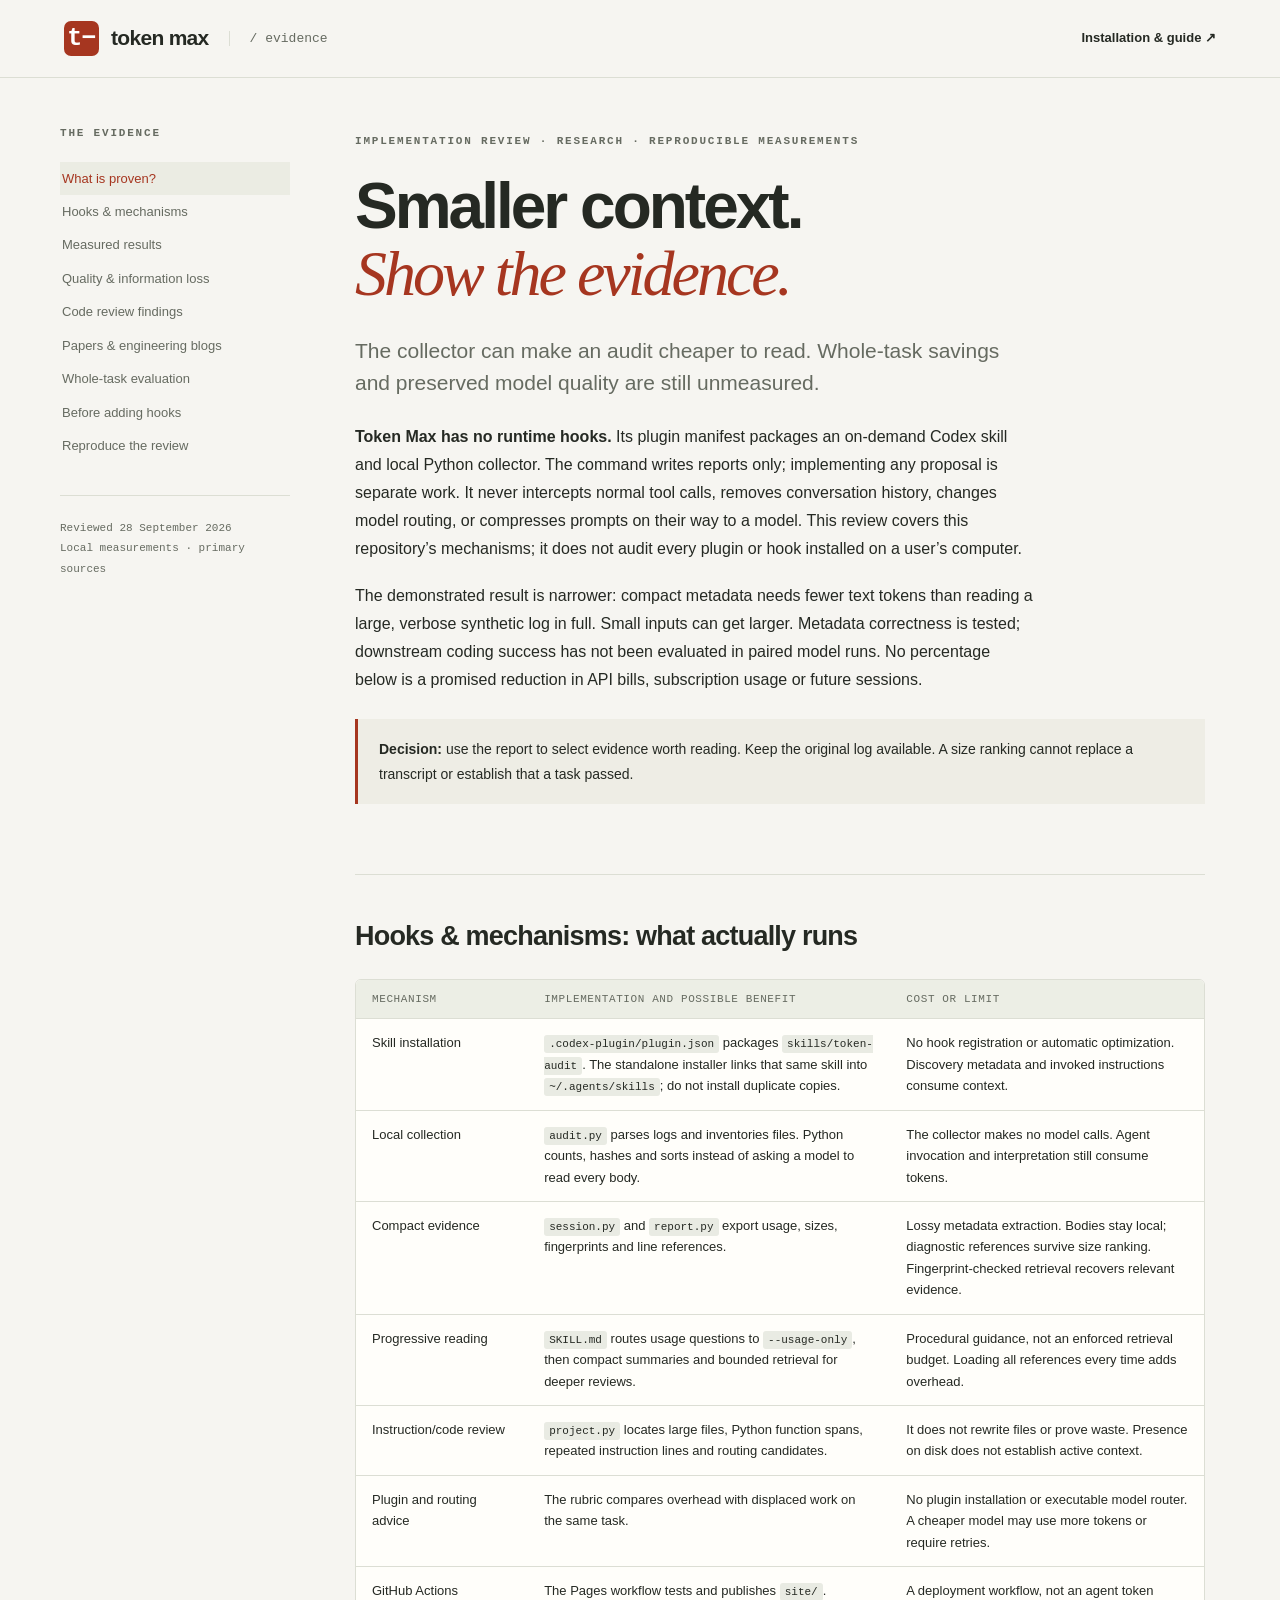
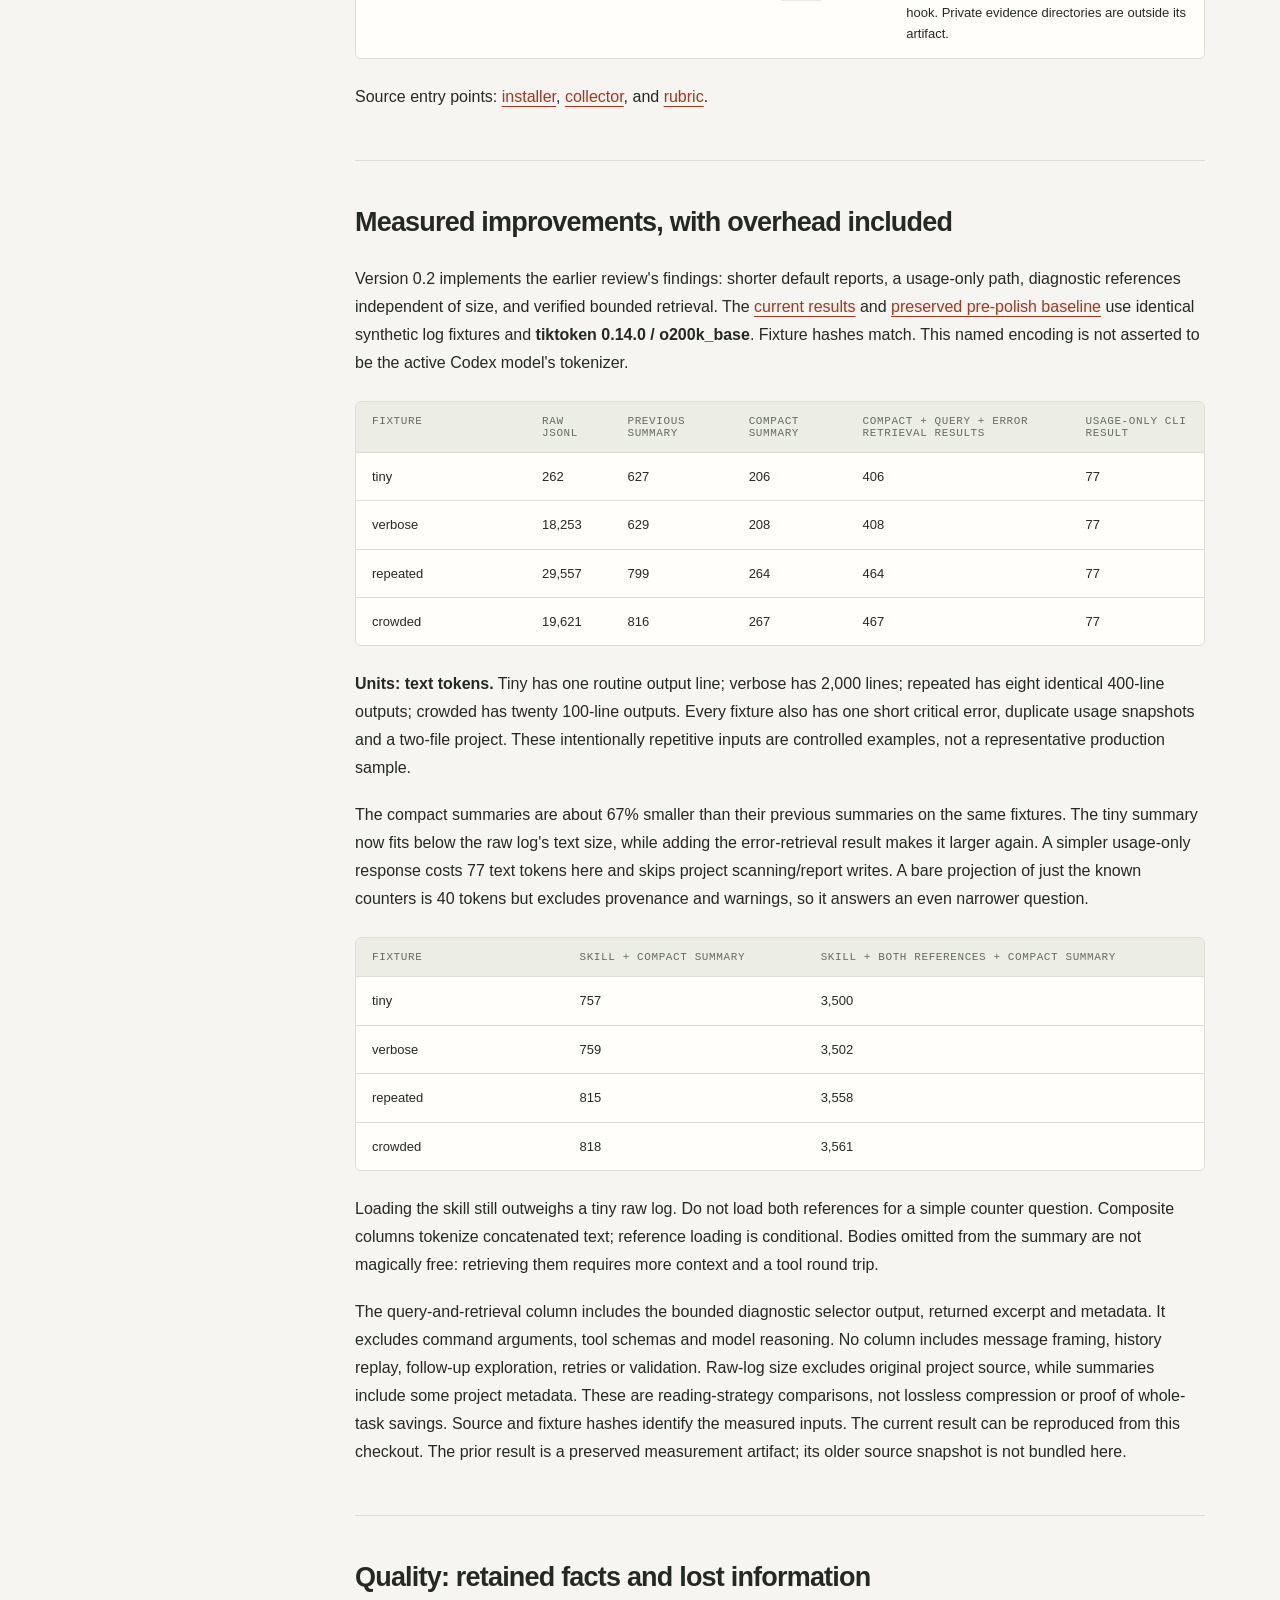
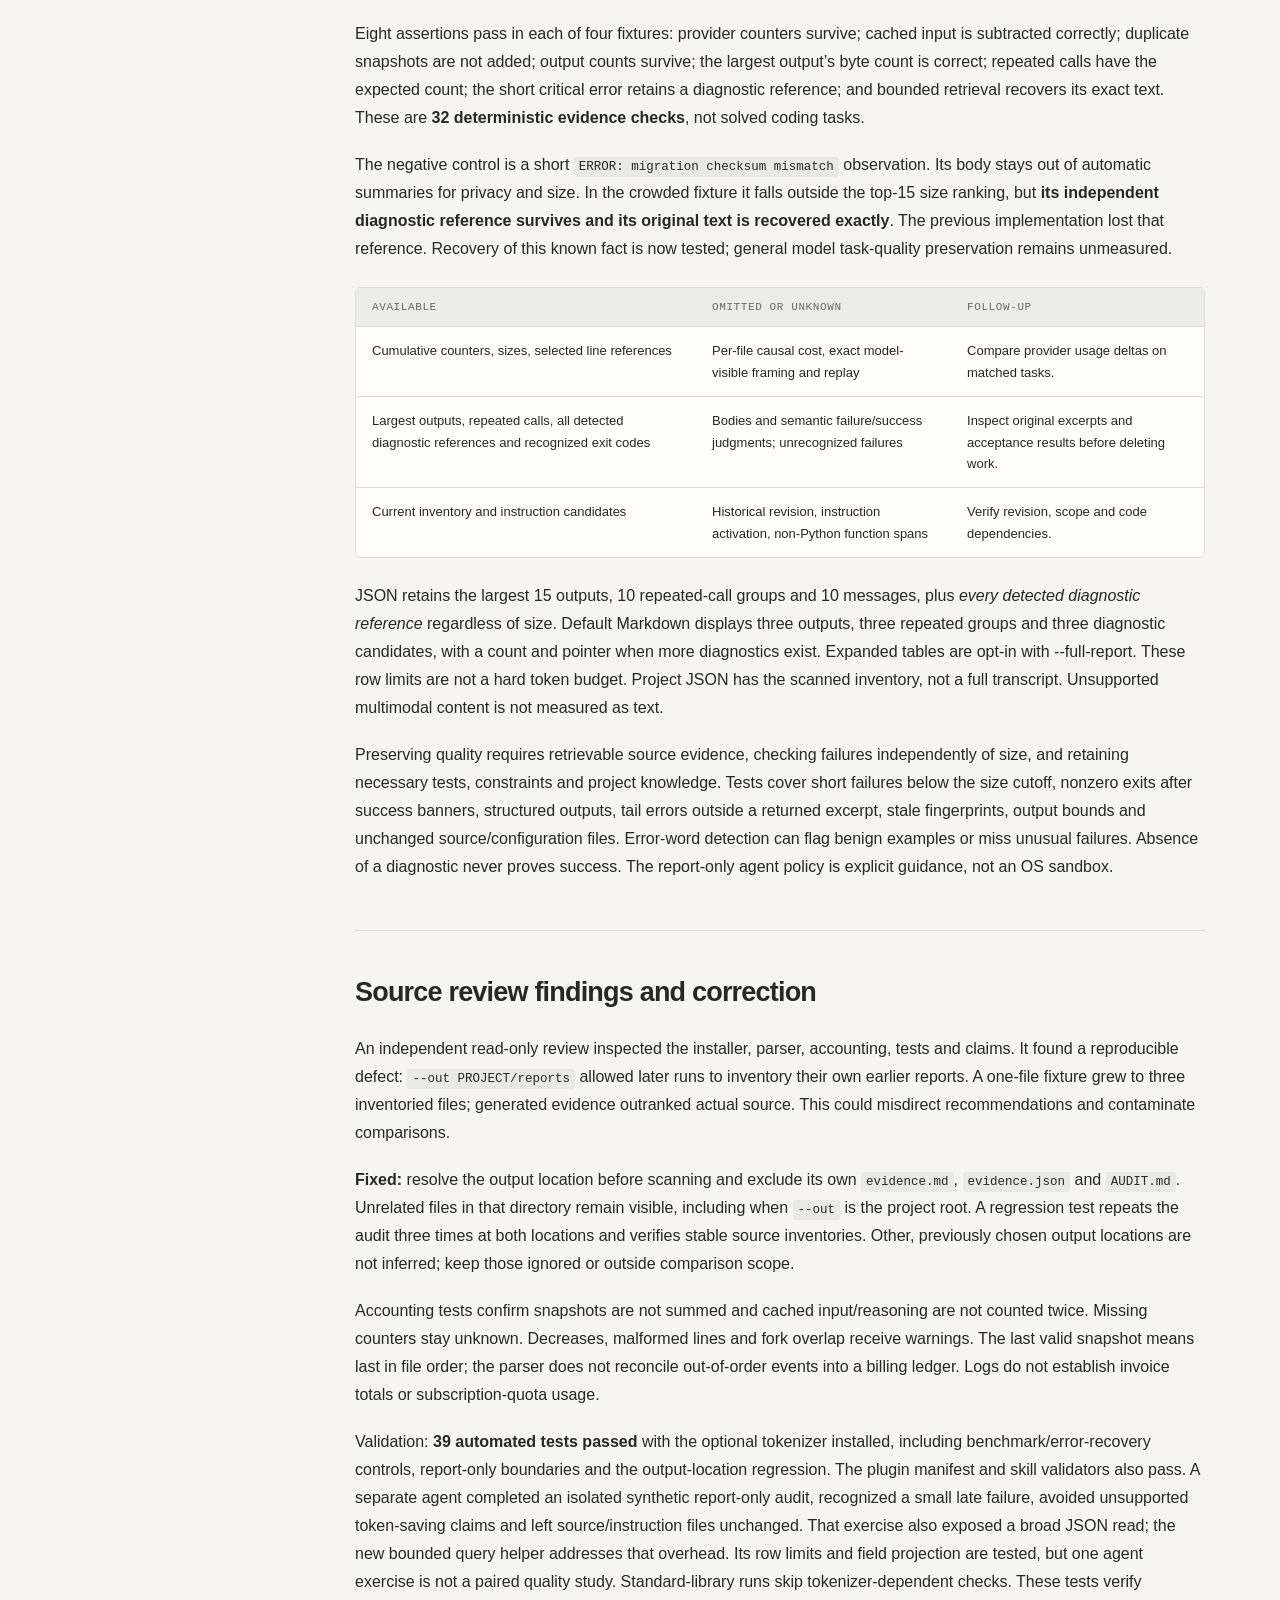
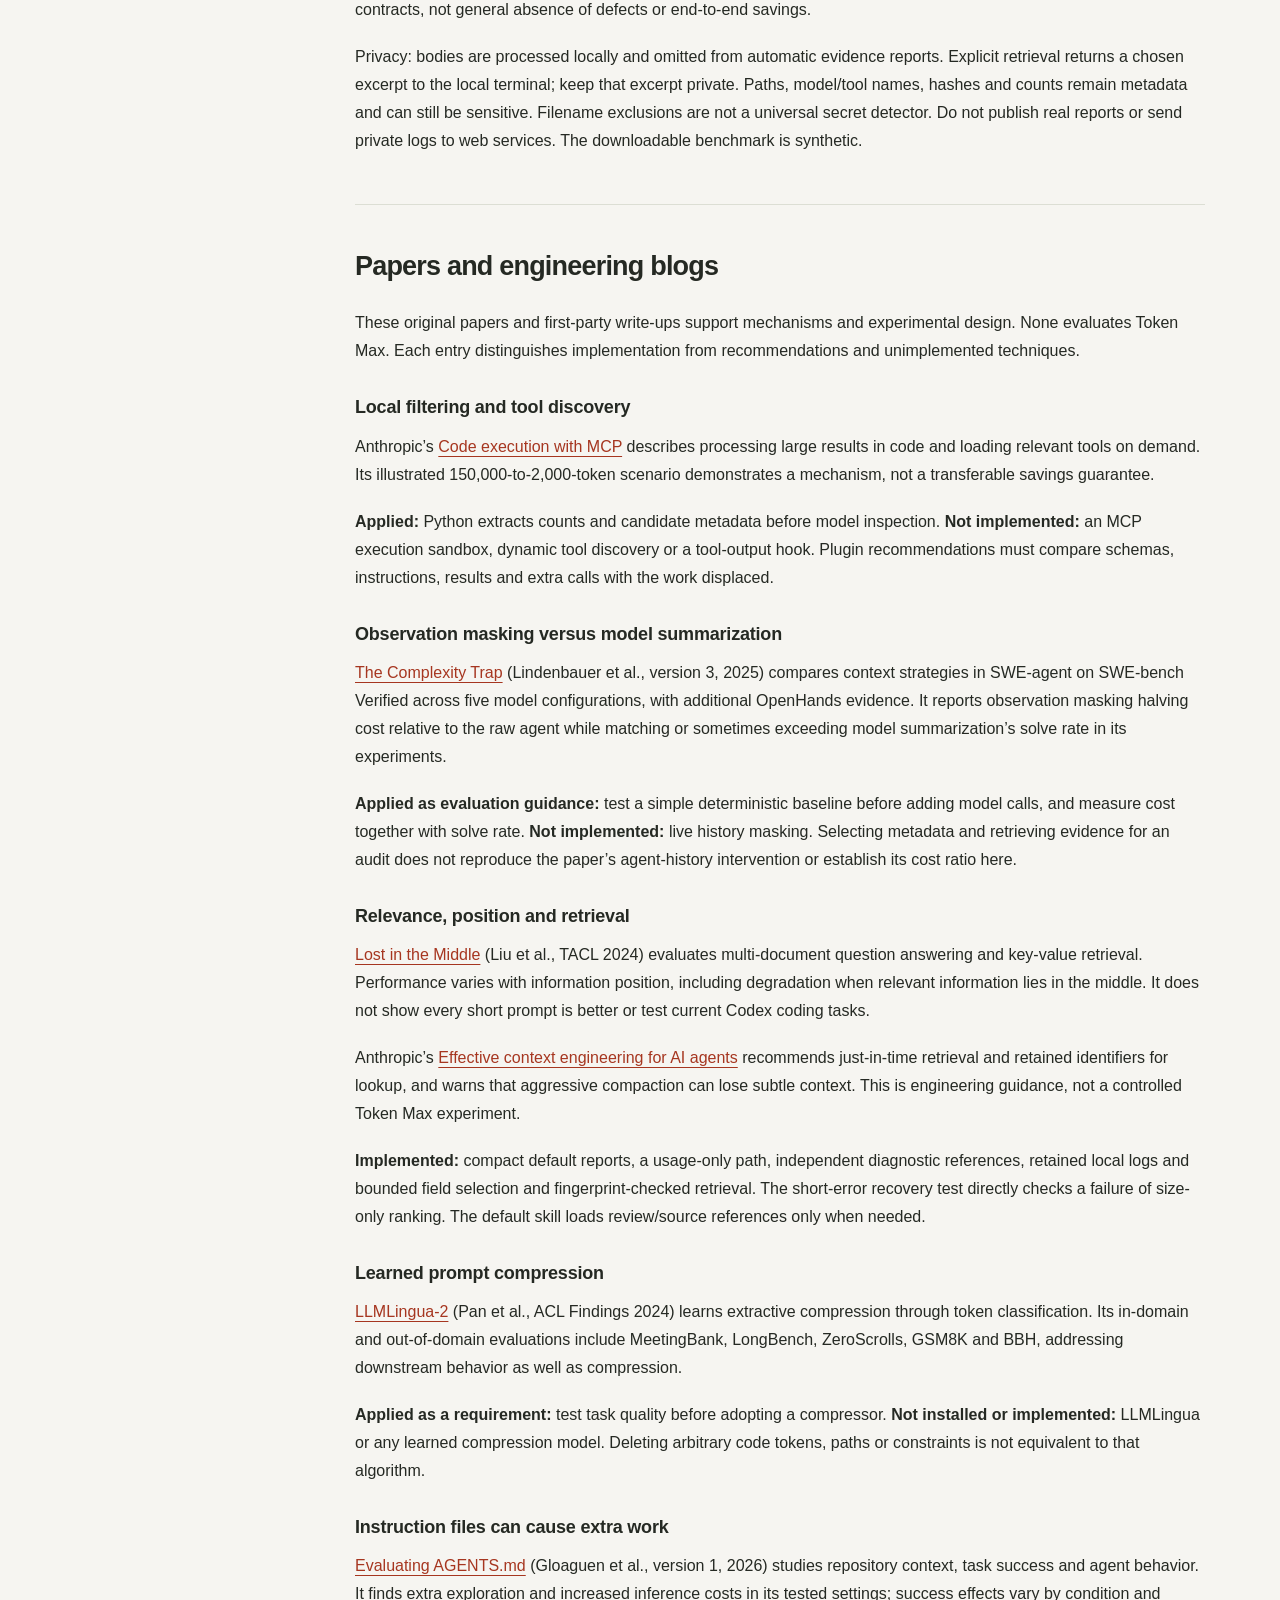
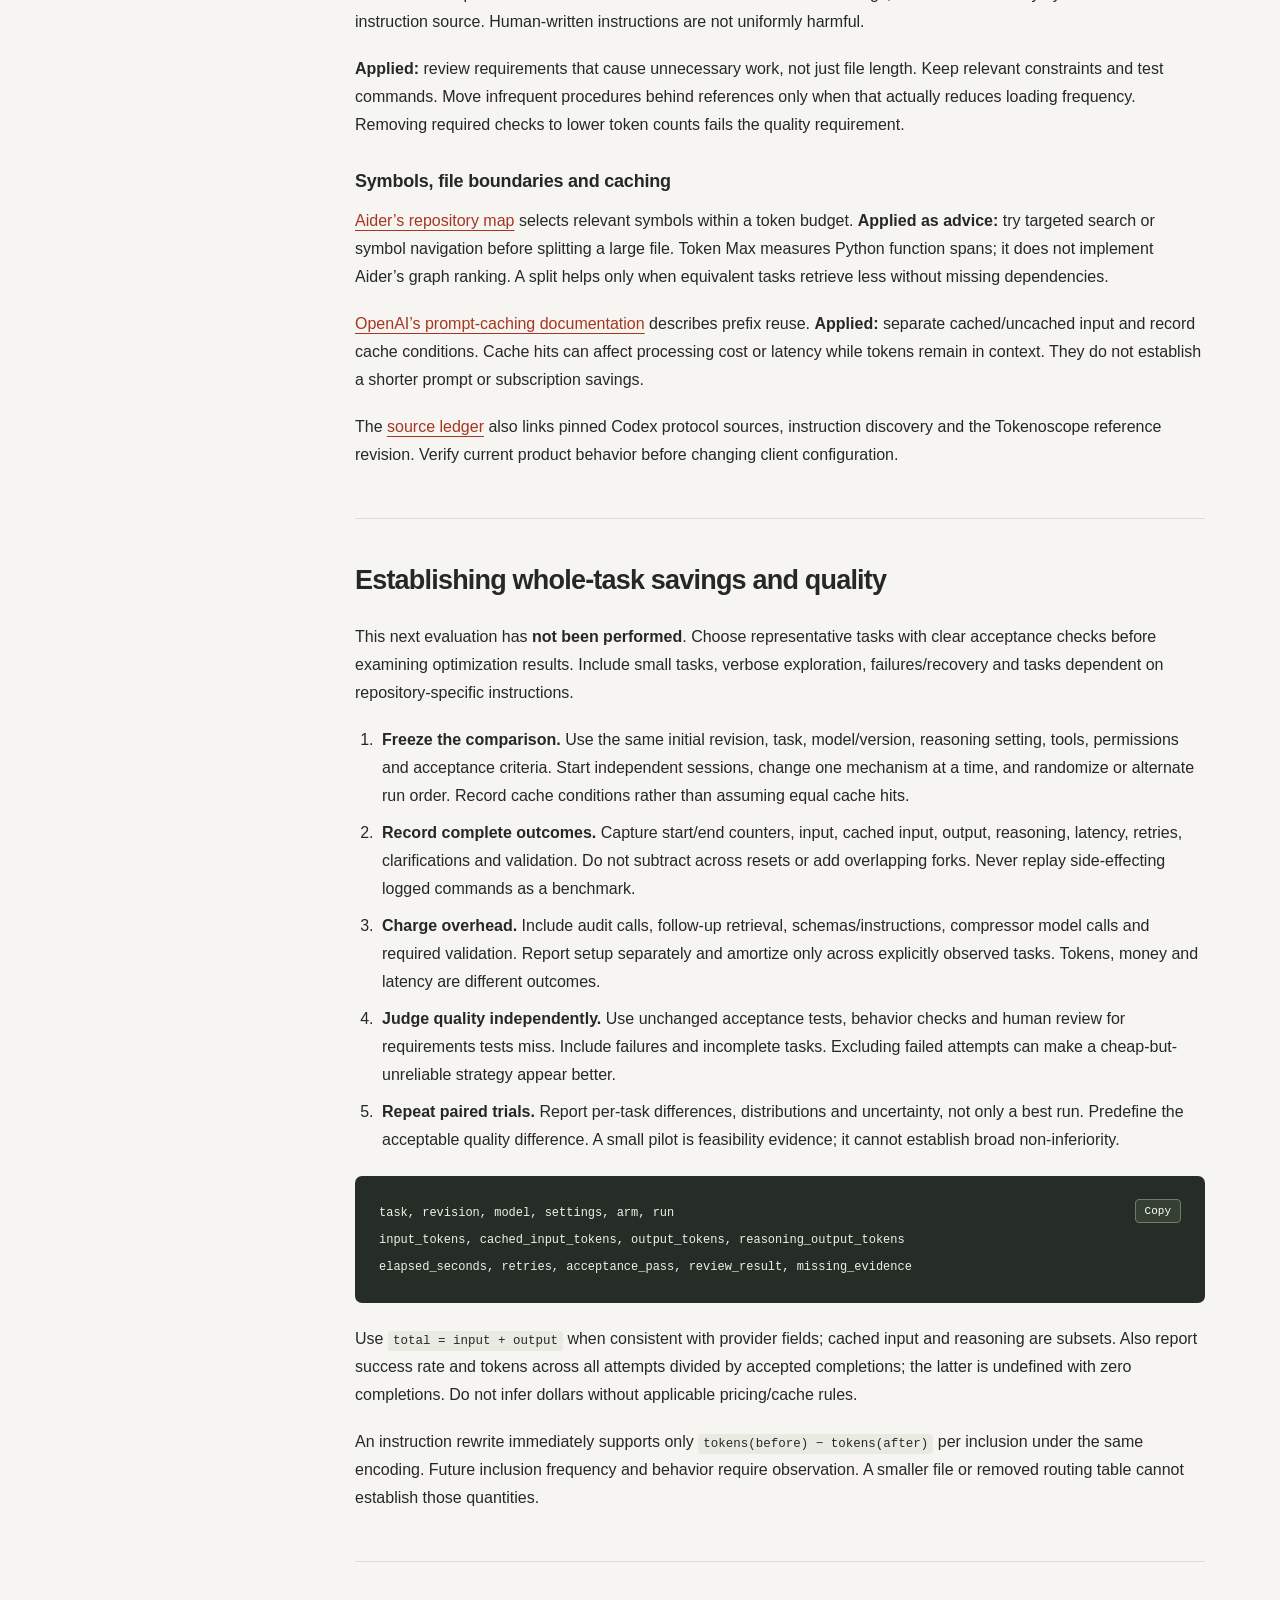
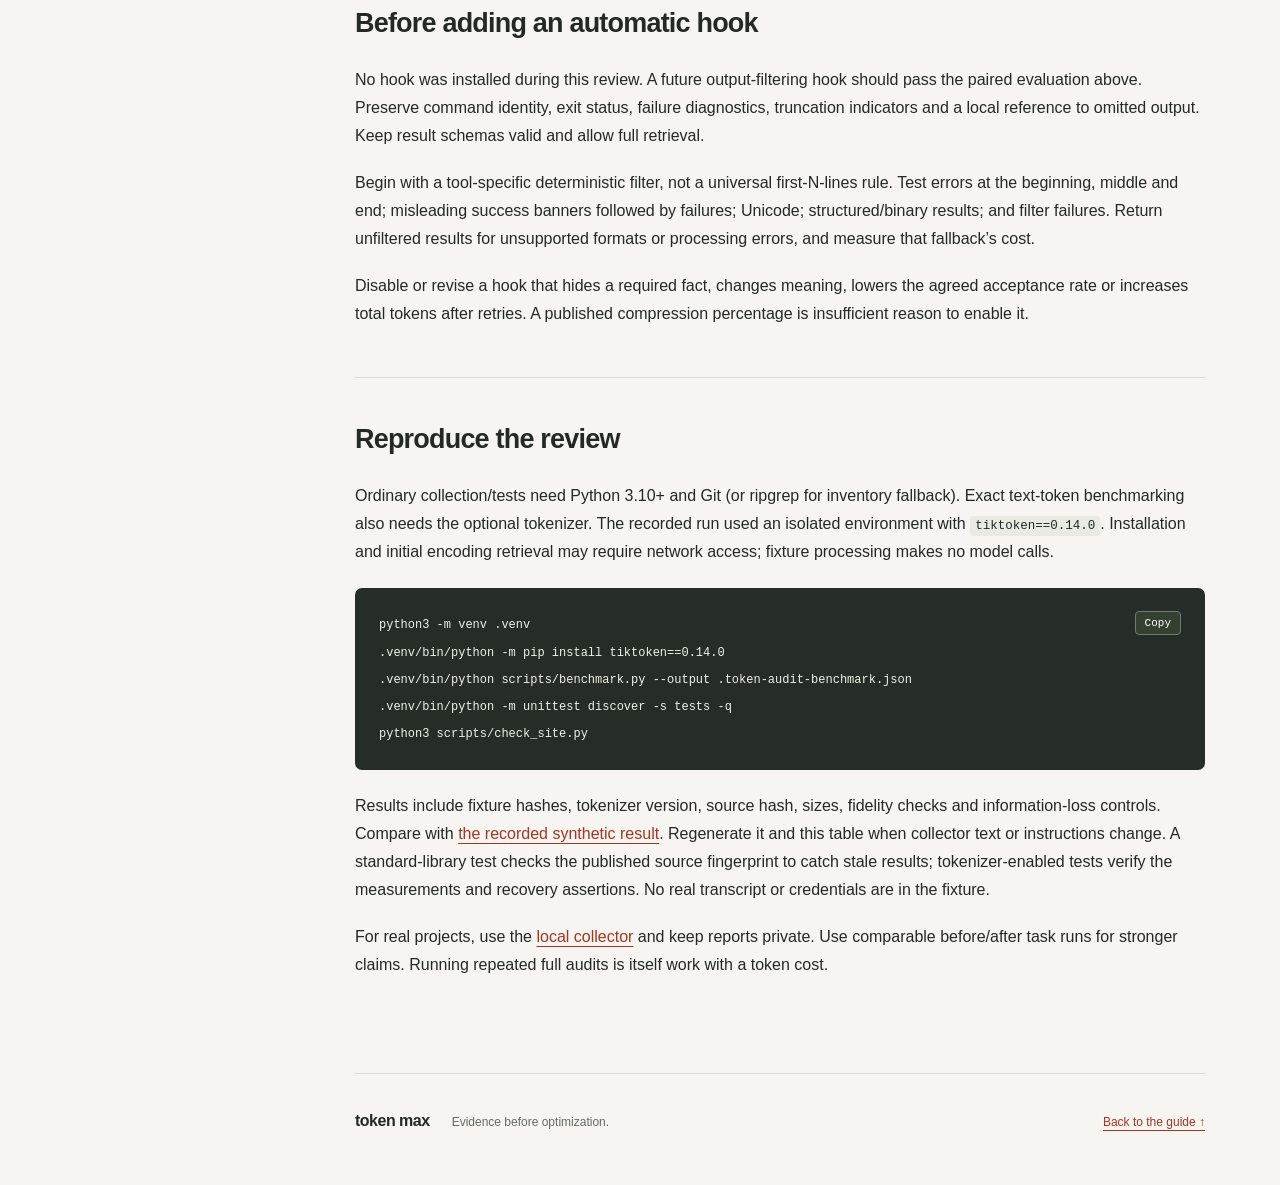
==== site/review.html @ 2a7cdffa "Publish evidence-based Token Max audit plugin and documentation" ====
<!doctype html>
<html lang="en"><head>
<meta charset="utf-8"><meta name="viewport" content="width=device-width, initial-scale=1">
<title>Token Max — Token reduction review &amp; research</title>
<meta name="description" content="A source review, reproducible token benchmark, quality limitations, and linked research behind Token Max.">
<link rel="canonical" href="https://token-max.swacktech.com/review.html">
<link rel="icon" href="favicon.svg" type="image/svg+xml"><link rel="stylesheet" href="styles.css">
<script src="site.js" defer></script>
</head><body>
<a class="skip-link" href="#main">Skip to review</a>
<header class="masthead"><a class="brand" href="index.html"><span class="mark" aria-hidden="true">t−</span>token max<small>/ evidence</small></a><a class="repository" href="index.html">Installation &amp; guide ↗</a></header>
<div class="layout"><aside class="sidebar"><nav aria-label="Review sections"><p class="nav-label">The evidence</p>
<a href="#verdict">What is proven?</a><a href="#mechanisms">Hooks &amp; mechanisms</a><a href="#benchmark">Measured results</a><a href="#quality">Quality &amp; information loss</a><a href="#findings">Code review findings</a><a href="#research">Papers &amp; engineering blogs</a><a href="#experiment">Whole-task evaluation</a><a href="#future-hooks">Before adding hooks</a><a href="#reproduce">Reproduce the review</a></nav>
<div class="sidebar-note">Reviewed 28 September 2026<br>Local measurements · primary sources</div></aside>
<main id="main">
<section class="intro" id="verdict"><p class="eyebrow">IMPLEMENTATION REVIEW · RESEARCH · REPRODUCIBLE MEASUREMENTS</p>
<h1>Smaller context.<br><em>Show the evidence.</em></h1>
<p class="lede">The collector can make an audit cheaper to read. Whole-task savings and preserved model quality are still unmeasured.</p>
<p><strong>Token Max has no runtime hooks.</strong> Its plugin manifest packages an on-demand Codex skill and local Python collector. The command writes reports only; implementing any proposal is separate work. It never intercepts normal tool calls, removes conversation history, changes model routing, or compresses prompts on their way to a model. This review covers this repository’s mechanisms; it does not audit every plugin or hook installed on a user’s computer.</p>
<p>The demonstrated result is narrower: compact metadata needs fewer text tokens than reading a large, verbose synthetic log in full. Small inputs can get larger. Metadata correctness is tested; downstream coding success has not been evaluated in paired model runs. No percentage below is a promised reduction in API bills, subscription usage or future sessions.</p>
<div class="callout"><strong>Decision:</strong> use the report to select evidence worth reading. Keep the original log available. A size ranking cannot replace a transcript or establish that a task passed.</div>
</section>

<section id="mechanisms"><h2>Hooks &amp; mechanisms: what actually runs</h2>
<div class="table-scroll"><table><thead><tr><th>Mechanism</th><th>Implementation and possible benefit</th><th>Cost or limit</th></tr></thead><tbody>
<tr><td>Skill installation</td><td><code>.codex-plugin/plugin.json</code> packages <code>skills/token-audit</code>. The standalone installer links that same skill into <code>~/.agents/skills</code>; do not install duplicate copies.</td><td>No hook registration or automatic optimization. Discovery metadata and invoked instructions consume context.</td></tr>
<tr><td>Local collection</td><td><code>audit.py</code> parses logs and inventories files. Python counts, hashes and sorts instead of asking a model to read every body.</td><td>The collector makes no model calls. Agent invocation and interpretation still consume tokens.</td></tr>
<tr><td>Compact evidence</td><td><code>session.py</code> and <code>report.py</code> export usage, sizes, fingerprints and line references.</td><td>Lossy metadata extraction. Bodies stay local; diagnostic references survive size ranking. Fingerprint-checked retrieval recovers relevant evidence.</td></tr>
<tr><td>Progressive reading</td><td><code>SKILL.md</code> routes usage questions to <code>--usage-only</code>, then compact summaries and bounded retrieval for deeper reviews.</td><td>Procedural guidance, not an enforced retrieval budget. Loading all references every time adds overhead.</td></tr>
<tr><td>Instruction/code review</td><td><code>project.py</code> locates large files, Python function spans, repeated instruction lines and routing candidates.</td><td>It does not rewrite files or prove waste. Presence on disk does not establish active context.</td></tr>
<tr><td>Plugin and routing advice</td><td>The rubric compares overhead with displaced work on the same task.</td><td>No plugin installation or executable model router. A cheaper model may use more tokens or require retries.</td></tr>
<tr><td>GitHub Actions</td><td>The Pages workflow tests and publishes <code>site/</code>.</td><td>A deployment workflow, not an agent token hook. Private evidence directories are outside its artifact.</td></tr>
</tbody></table></div>
<p>Source entry points: <a href="https://github.com/swack-tools/token-max-ai-plugin/blob/main/scripts/install.py">installer</a>, <a href="https://github.com/swack-tools/token-max-ai-plugin/tree/main/skills/token-audit/scripts">collector</a>, and <a href="https://github.com/swack-tools/token-max-ai-plugin/blob/main/skills/token-audit/references/review.md">rubric</a>. </p>
</section>

<section id="benchmark"><h2>Measured improvements, with overhead included</h2>
<p>Version 0.2 implements the earlier review's findings: shorter default reports, a usage-only path, diagnostic references independent of size, and verified bounded retrieval. The <a href="benchmark.txt">current results</a> and <a href="benchmark-v1.txt">preserved pre-polish baseline</a> use identical synthetic log fixtures and <strong>tiktoken 0.14.0 / o200k_base</strong>. Fixture hashes match. This named encoding is not asserted to be the active Codex model's tokenizer.</p>
<div class="table-scroll"><table><thead><tr><th>Fixture</th><th>Raw JSONL</th><th>Previous summary</th><th>Compact summary</th><th>Compact + query + error retrieval results</th><th>Usage-only CLI result</th></tr></thead><tbody><tr><td>tiny</td><td>262</td><td>627</td><td>206</td><td>406</td><td>77</td></tr><tr><td>verbose</td><td>18,253</td><td>629</td><td>208</td><td>408</td><td>77</td></tr><tr><td>repeated</td><td>29,557</td><td>799</td><td>264</td><td>464</td><td>77</td></tr><tr><td>crowded</td><td>19,621</td><td>816</td><td>267</td><td>467</td><td>77</td></tr></tbody></table></div>
<p><strong>Units: text tokens.</strong> Tiny has one routine output line; verbose has 2,000 lines; repeated has eight identical 400-line outputs; crowded has twenty 100-line outputs. Every fixture also has one short critical error, duplicate usage snapshots and a two-file project. These intentionally repetitive inputs are controlled examples, not a representative production sample.</p>
<p>The compact summaries are about 67% smaller than their previous summaries on the same fixtures. The tiny summary now fits below the raw log's text size, while adding the error-retrieval result makes it larger again. A simpler usage-only response costs 77 text tokens here and skips project scanning/report writes. A bare projection of just the known counters is 40 tokens but excludes provenance and warnings, so it answers an even narrower question.</p>
<div class="table-scroll"><table><thead><tr><th>Fixture</th><th>Skill + compact summary</th><th>Skill + both references + compact summary</th></tr></thead><tbody><tr><td>tiny</td><td>757</td><td>3,500</td></tr><tr><td>verbose</td><td>759</td><td>3,502</td></tr><tr><td>repeated</td><td>815</td><td>3,558</td></tr><tr><td>crowded</td><td>818</td><td>3,561</td></tr></tbody></table></div>
<p>Loading the skill still outweighs a tiny raw log. Do not load both references for a simple counter question. Composite columns tokenize concatenated text; reference loading is conditional. Bodies omitted from the summary are not magically free: retrieving them requires more context and a tool round trip.</p>
<p>The query-and-retrieval column includes the bounded diagnostic selector output, returned excerpt and metadata. It excludes command arguments, tool schemas and model reasoning. No column includes message framing, history replay, follow-up exploration, retries or validation. Raw-log size excludes original project source, while summaries include some project metadata. These are reading-strategy comparisons, not lossless compression or proof of whole-task savings. Source and fixture hashes identify the measured inputs. The current result can be reproduced from this checkout. The prior result is a preserved measurement artifact; its older source snapshot is not bundled here.</p>
</section>

<section id="quality"><h2>Quality: retained facts and lost information</h2>
<p>Eight assertions pass in each of four fixtures: provider counters survive; cached input is subtracted correctly; duplicate snapshots are not added; output counts survive; the largest output’s byte count is correct; repeated calls have the expected count; the short critical error retains a diagnostic reference; and bounded retrieval recovers its exact text. These are <strong>32 deterministic evidence checks</strong>, not solved coding tasks.</p>
<p>The negative control is a short <code>ERROR: migration checksum mismatch</code> observation. Its body stays out of automatic summaries for privacy and size. In the crowded fixture it falls outside the top-15 size ranking, but <strong>its independent diagnostic reference survives and its original text is recovered exactly</strong>. The previous implementation lost that reference. Recovery of this known fact is now tested; general model task-quality preservation remains unmeasured.</p>
<div class="table-scroll"><table><thead><tr><th>Available</th><th>Omitted or unknown</th><th>Follow-up</th></tr></thead><tbody>
<tr><td>Cumulative counters, sizes, selected line references</td><td>Per-file causal cost, exact model-visible framing and replay</td><td>Compare provider usage deltas on matched tasks.</td></tr>
<tr><td>Largest outputs, repeated calls, all detected diagnostic references and recognized exit codes</td><td>Bodies and semantic failure/success judgments; unrecognized failures</td><td>Inspect original excerpts and acceptance results before deleting work.</td></tr>
<tr><td>Current inventory and instruction candidates</td><td>Historical revision, instruction activation, non-Python function spans</td><td>Verify revision, scope and code dependencies.</td></tr>
</tbody></table></div>
<p>JSON retains the largest 15 outputs, 10 repeated-call groups and 10 messages, plus <em>every detected diagnostic reference</em> regardless of size. Default Markdown displays three outputs, three repeated groups and three diagnostic candidates, with a count and pointer when more diagnostics exist. Expanded tables are opt-in with --full-report. These row limits are not a hard token budget. Project JSON has the scanned inventory, not a full transcript. Unsupported multimodal content is not measured as text.</p>
<p>Preserving quality requires retrievable source evidence, checking failures independently of size, and retaining necessary tests, constraints and project knowledge. Tests cover short failures below the size cutoff, nonzero exits after success banners, structured outputs, tail errors outside a returned excerpt, stale fingerprints, output bounds and unchanged source/configuration files. Error-word detection can flag benign examples or miss unusual failures. Absence of a diagnostic never proves success. The report-only agent policy is explicit guidance, not an OS sandbox.</p>
</section>

<section id="findings"><h2>Source review findings and correction</h2>
<p>An independent read-only review inspected the installer, parser, accounting, tests and claims. It found a reproducible defect: <code>--out PROJECT/reports</code> allowed later runs to inventory their own earlier reports. A one-file fixture grew to three inventoried files; generated evidence outranked actual source. This could misdirect recommendations and contaminate comparisons.</p>
<p><strong>Fixed:</strong> resolve the output location before scanning and exclude its own <code>evidence.md</code>, <code>evidence.json</code> and <code>AUDIT.md</code>. Unrelated files in that directory remain visible, including when <code>--out</code> is the project root. A regression test repeats the audit three times at both locations and verifies stable source inventories. Other, previously chosen output locations are not inferred; keep those ignored or outside comparison scope.</p>
<p>Accounting tests confirm snapshots are not summed and cached input/reasoning are not counted twice. Missing counters stay unknown. Decreases, malformed lines and fork overlap receive warnings. The last valid snapshot means last in file order; the parser does not reconcile out-of-order events into a billing ledger. Logs do not establish invoice totals or subscription-quota usage.</p>
<p>Validation: <strong>39 automated tests passed</strong> with the optional tokenizer installed, including benchmark/error-recovery controls, report-only boundaries and the output-location regression. The plugin manifest and skill validators also pass. A separate agent completed an isolated synthetic report-only audit, recognized a small late failure, avoided unsupported token-saving claims and left source/instruction files unchanged. That exercise also exposed a broad JSON read; the new bounded query helper addresses that overhead. Its row limits and field projection are tested, but one agent exercise is not a paired quality study. Standard-library runs skip tokenizer-dependent checks. These tests verify contracts, not general absence of defects or end-to-end savings.</p>
<p>Privacy: bodies are processed locally and omitted from automatic evidence reports. Explicit retrieval returns a chosen excerpt to the local terminal; keep that excerpt private. Paths, model/tool names, hashes and counts remain metadata and can still be sensitive. Filename exclusions are not a universal secret detector. Do not publish real reports or send private logs to web services. The downloadable benchmark is synthetic.</p>
</section>

<section id="research"><h2>Papers and engineering blogs</h2>
<p>These original papers and first-party write-ups support mechanisms and experimental design. None evaluates Token Max. Each entry distinguishes implementation from recommendations and unimplemented techniques.</p>
<h3>Local filtering and tool discovery</h3>
<p>Anthropic’s <a href="https://www.anthropic.com/engineering/code-execution-with-mcp">Code execution with MCP</a> describes processing large results in code and loading relevant tools on demand. Its illustrated 150,000-to-2,000-token scenario demonstrates a mechanism, not a transferable savings guarantee.</p>
<p><strong>Applied:</strong> Python extracts counts and candidate metadata before model inspection. <strong>Not implemented:</strong> an MCP execution sandbox, dynamic tool discovery or a tool-output hook. Plugin recommendations must compare schemas, instructions, results and extra calls with the work displaced.</p>
<h3>Observation masking versus model summarization</h3>
<p><a href="https://arxiv.org/html/2508.21433v3">The Complexity Trap</a> (Lindenbauer et al., version 3, 2025) compares context strategies in SWE-agent on SWE-bench Verified across five model configurations, with additional OpenHands evidence. It reports observation masking halving cost relative to the raw agent while matching or sometimes exceeding model summarization’s solve rate in its experiments.</p>
<p><strong>Applied as evaluation guidance:</strong> test a simple deterministic baseline before adding model calls, and measure cost together with solve rate. <strong>Not implemented:</strong> live history masking. Selecting metadata and retrieving evidence for an audit does not reproduce the paper’s agent-history intervention or establish its cost ratio here.</p>
<h3>Relevance, position and retrieval</h3>
<p><a href="https://aclanthology.org/2024.tacl-1.9/">Lost in the Middle</a> (Liu et al., TACL 2024) evaluates multi-document question answering and key-value retrieval. Performance varies with information position, including degradation when relevant information lies in the middle. It does not show every short prompt is better or test current Codex coding tasks.</p>
<p>Anthropic’s <a href="https://www.anthropic.com/engineering/effective-context-engineering-for-ai-agents">Effective context engineering for AI agents</a> recommends just-in-time retrieval and retained identifiers for lookup, and warns that aggressive compaction can lose subtle context. This is engineering guidance, not a controlled Token Max experiment.</p>
<p><strong>Implemented:</strong> compact default reports, a usage-only path, independent diagnostic references, retained local logs and bounded field selection and fingerprint-checked retrieval. The short-error recovery test directly checks a failure of size-only ranking. The default skill loads review/source references only when needed.</p>
<h3>Learned prompt compression</h3>
<p><a href="https://aclanthology.org/2024.findings-acl.57/">LLMLingua-2</a> (Pan et al., ACL Findings 2024) learns extractive compression through token classification. Its in-domain and out-of-domain evaluations include MeetingBank, LongBench, ZeroScrolls, GSM8K and BBH, addressing downstream behavior as well as compression.</p>
<p><strong>Applied as a requirement:</strong> test task quality before adopting a compressor. <strong>Not installed or implemented:</strong> LLMLingua or any learned compression model. Deleting arbitrary code tokens, paths or constraints is not equivalent to that algorithm.</p>
<h3>Instruction files can cause extra work</h3>
<p><a href="https://arxiv.org/html/2602.11988v1">Evaluating AGENTS.md</a> (Gloaguen et al., version 1, 2026) studies repository context, task success and agent behavior. It finds extra exploration and increased inference costs in its tested settings; success effects vary by condition and instruction source. Human-written instructions are not uniformly harmful.</p>
<p><strong>Applied:</strong> review requirements that cause unnecessary work, not just file length. Keep relevant constraints and test commands. Move infrequent procedures behind references only when that actually reduces loading frequency. Removing required checks to lower token counts fails the quality requirement.</p>
<h3>Symbols, file boundaries and caching</h3>
<p><a href="https://aider.chat/docs/repomap.html">Aider’s repository map</a> selects relevant symbols within a token budget. <strong>Applied as advice:</strong> try targeted search or symbol navigation before splitting a large file. Token Max measures Python function spans; it does not implement Aider’s graph ranking. A split helps only when equivalent tasks retrieve less without missing dependencies.</p>
<p><a href="https://developers.openai.com/api/docs/guides/prompt-caching">OpenAI’s prompt-caching documentation</a> describes prefix reuse. <strong>Applied:</strong> separate cached/uncached input and record cache conditions. Cache hits can affect processing cost or latency while tokens remain in context. They do not establish a shorter prompt or subscription savings.</p>
<p>The <a href="https://github.com/swack-tools/token-max-ai-plugin/blob/main/skills/token-audit/references/sources.md">source ledger</a> also links pinned Codex protocol sources, instruction discovery and the Tokenoscope reference revision. Verify current product behavior before changing client configuration.</p>
</section>

<section id="experiment"><h2>Establishing whole-task savings and quality</h2>
<p>This next evaluation has <strong>not been performed</strong>. Choose representative tasks with clear acceptance checks before examining optimization results. Include small tasks, verbose exploration, failures/recovery and tasks dependent on repository-specific instructions.</p>
<ol>
<li><strong>Freeze the comparison.</strong> Use the same initial revision, task, model/version, reasoning setting, tools, permissions and acceptance criteria. Start independent sessions, change one mechanism at a time, and randomize or alternate run order. Record cache conditions rather than assuming equal cache hits.</li>
<li><strong>Record complete outcomes.</strong> Capture start/end counters, input, cached input, output, reasoning, latency, retries, clarifications and validation. Do not subtract across resets or add overlapping forks. Never replay side-effecting logged commands as a benchmark.</li>
<li><strong>Charge overhead.</strong> Include audit calls, follow-up retrieval, schemas/instructions, compressor model calls and required validation. Report setup separately and amortize only across explicitly observed tasks. Tokens, money and latency are different outcomes.</li>
<li><strong>Judge quality independently.</strong> Use unchanged acceptance tests, behavior checks and human review for requirements tests miss. Include failures and incomplete tasks. Excluding failed attempts can make a cheap-but-unreliable strategy appear better.</li>
<li><strong>Repeat paired trials.</strong> Report per-task differences, distributions and uncertainty, not only a best run. Predefine the acceptable quality difference. A small pilot is feasibility evidence; it cannot establish broad non-inferiority.</li>
</ol>
<pre><code>task, revision, model, settings, arm, run
input_tokens, cached_input_tokens, output_tokens, reasoning_output_tokens
elapsed_seconds, retries, acceptance_pass, review_result, missing_evidence</code></pre>
<p>Use <code>total = input + output</code> when consistent with provider fields; cached input and reasoning are subsets. Also report success rate and tokens across all attempts divided by accepted completions; the latter is undefined with zero completions. Do not infer dollars without applicable pricing/cache rules.</p>
<p>An instruction rewrite immediately supports only <code>tokens(before) − tokens(after)</code> per inclusion under the same encoding. Future inclusion frequency and behavior require observation. A smaller file or removed routing table cannot establish those quantities.</p>
</section>

<section id="future-hooks"><h2>Before adding an automatic hook</h2>
<p>No hook was installed during this review. A future output-filtering hook should pass the paired evaluation above. Preserve command identity, exit status, failure diagnostics, truncation indicators and a local reference to omitted output. Keep result schemas valid and allow full retrieval.</p>
<p>Begin with a tool-specific deterministic filter, not a universal first-N-lines rule. Test errors at the beginning, middle and end; misleading success banners followed by failures; Unicode; structured/binary results; and filter failures. Return unfiltered results for unsupported formats or processing errors, and measure that fallback’s cost.</p>
<p>Disable or revise a hook that hides a required fact, changes meaning, lowers the agreed acceptance rate or increases total tokens after retries. A published compression percentage is insufficient reason to enable it.</p>
</section>

<section id="reproduce"><h2>Reproduce the review</h2>
<p>Ordinary collection/tests need Python 3.10+ and Git (or ripgrep for inventory fallback). Exact text-token benchmarking also needs the optional tokenizer. The recorded run used an isolated environment with <code>tiktoken==0.14.0</code>. Installation and initial encoding retrieval may require network access; fixture processing makes no model calls.</p>
<pre><code>python3 -m venv .venv
.venv/bin/python -m pip install tiktoken==0.14.0
.venv/bin/python scripts/benchmark.py --output .token-audit-benchmark.json
.venv/bin/python -m unittest discover -s tests -q
python3 scripts/check_site.py</code></pre>
<p>Results include fixture hashes, tokenizer version, source hash, sizes, fidelity checks and information-loss controls. Compare with <a href="benchmark.txt">the recorded synthetic result</a>. Regenerate it and this table when collector text or instructions change. A standard-library test checks the published source fingerprint to catch stale results; tokenizer-enabled tests verify the measurements and recovery assertions. No real transcript or credentials are in the fixture.</p>
<p>For real projects, use the <a href="index.html#run-only-the-local-collector">local collector</a> and keep reports private. Use comparable before/after task runs for stronger claims. Running repeated full audits is itself work with a token cost.</p>
</section>
<footer><strong>token max</strong><span>Evidence before optimization.</span><a href="index.html">Back to the guide ↑</a></footer>
</main></div></body></html>
---- site/styles.css ----
:root { --paper:#f6f5f1; --surface:#fffefa; --ink:#252923; --muted:#666b61; --line:#dcded4; --accent:#a63620; --mono:ui-monospace,SFMono-Regular,Consolas,monospace; }
* { box-sizing:border-box; }
html { scroll-behavior:smooth; scroll-padding-top:100px; }
body { margin:0; color:var(--ink); background:var(--paper); font:16px/1.75 -apple-system,BlinkMacSystemFont,"Segoe UI",sans-serif; }
a { color:var(--accent); text-underline-offset:4px; }
a:hover { text-decoration-thickness:2px; }
a:focus-visible,button:focus-visible,summary:focus-visible { outline:3px solid var(--accent); outline-offset:5px; }
.skip-link { position:fixed; top:-80px; left:16px; z-index:9; padding:8px 20px; background:var(--surface); }
.skip-link:focus { top:12px; }
.masthead { height:78px; position:sticky; top:0; z-index:5; display:flex; align-items:center; justify-content:space-between; gap:20px; padding:0 5vw; border-bottom:1px solid var(--line); background:var(--paper); }
.brand { display:flex; align-items:center; gap:12px; color:var(--ink); font-size:21px; font-weight:750; text-decoration:none; letter-spacing:-.7px; }
.mark { width:35px; height:35px; background:var(--accent); color:#fff; display:grid; place-items:center; border-radius:7px; font:700 25px/1 var(--mono); }
.brand small { margin-left:8px; padding-left:20px; border-left:1px solid var(--line); font:13px var(--mono); color:var(--muted); letter-spacing:0; }
.repository { color:var(--ink); font-size:13px; font-weight:600; text-decoration:none; }
.layout { display:grid; grid-template-columns:230px minmax(0,850px); gap:65px; max-width:1240px; margin:0 auto; padding:0 40px; }
.sidebar { position:sticky; top:110px; align-self:start; padding:15px 0 40px; max-height:calc(100vh - 120px); overflow:auto; }
.nav-label,.eyebrow { font:11px/1.6 var(--mono); font-weight:600; color:var(--muted); text-transform:uppercase; letter-spacing:1.8px; }
.sidebar nav a { display:block; padding:6px 12px; margin-left:-12px; color:var(--muted); text-decoration:none; font-size:13px; line-height:1.65; border-left:2px solid transparent; }
.sidebar nav a:hover,.sidebar nav a[aria-current="location"] { border-color:var(--accent); color:var(--accent); background:#ebece3; }
.sidebar-note { margin-top:32px; padding-top:22px; border-top:1px solid var(--line); font:11px/1.9 var(--mono); color:var(--muted); }
.status-dot { display:inline-block; width:6px; height:6px; background:#47633e; border-radius:50%; margin-right:5px; }
main { min-width:0; padding-top:55px; }
.intro { padding-bottom:45px; }
h1 { font-size:clamp(42px,5vw,68px); line-height:1.06; letter-spacing:-3px; font-weight:650; margin:22px 0 27px; }
h1 em { font-family:Georgia,serif; font-weight:400; color:var(--accent); }
.lede { font-size:21px; line-height:1.5; margin-bottom:25px; color:var(--muted); max-width:650px; }
.intro p:not(.eyebrow):not(.lede) { max-width:680px; }
.principles { display:grid; grid-template-columns:repeat(3,1fr); gap:22px; margin:33px 0 22px; padding-top:24px; border-top:1px solid var(--line); }
.principles p { font-size:13px; line-height:1.6; margin:12px 0 0; color:var(--muted); }
.tag { display:inline-block; padding:3px 8px; font:11px var(--mono); border-radius:4px; }
.measured { background:#e2ead9; color:#34502b; }
.estimated { background:#f1e5ce; color:#6e4c17; }
.hypothesis { background:#e6e3ef; color:#594471; }
section:not(.intro) { padding:44px 0 30px; border-top:1px solid var(--line); }
h2 { font-size:27px; letter-spacing:-.8px; line-height:1.3; margin:0 0 25px; font-weight:650; }
h2 .section-number { font:11px var(--mono); display:block; color:var(--accent); letter-spacing:2px; margin-bottom:9px; }
h3 { font-size:18px; line-height:1.4; margin:30px 0 12px; letter-spacing:-.2px; }
p { margin:0 0 19px; }
ul,ol { padding-left:23px; margin-bottom:22px; }
li { padding-left:4px; margin:9px 0; }
code { font:12.5px/1.65 var(--mono); background:#e9ebe3; padding:3px 5px; border-radius:3px; overflow-wrap:anywhere; }
pre { position:relative; margin:22px 0; padding:23px 24px; border-radius:7px; background:#262d26; color:#eef1e6; overflow:auto; max-width:100%; line-height:1.7; }
pre code { padding:0; background:none; color:inherit; border-radius:0; white-space:pre; overflow-wrap:normal; font-size:12px; }
.highlight pre { margin:22px 0; }
.copy-button { float:right; position:sticky; right:0; top:0; margin:-7px -8px 5px 12px; border:1px solid #717b6d; background:#354032; color:#fff; font:11px var(--mono); border-radius:4px; padding:5px 9px; cursor:pointer; }
.table-scroll { width:100%; overflow:auto; margin:24px 0; border:1px solid var(--line); border-radius:6px; }
table { border-collapse:collapse; width:100%; background:var(--surface); font-size:13px; line-height:1.65; }
th { font:11px var(--mono); text-align:left; background:#eceee5; color:var(--muted); text-transform:uppercase; letter-spacing:.6px; }
th,td { padding:13px 16px; border-bottom:1px solid var(--line); vertical-align:top; }
tr:last-child td { border:0; }
td:first-child { min-width:170px; }
table code { font-size:11px; }
.callout { border-left:3px solid var(--accent); background:#eeede5; padding:18px 21px; font-size:14px; margin:25px 0; }
details { border:1px solid var(--line); border-radius:6px; margin:14px 0; padding:16px 21px; background:var(--surface); }
summary { cursor:pointer; font-size:15px; font-weight:650; }
details[open]>summary { margin-bottom:20px; }
details p:last-child { margin-bottom:0; }
.quiet { color:var(--muted); font-size:13px; }
footer { border-top:1px solid var(--line); margin:45px 0 0; padding:33px 0 45px; display:flex; align-items:baseline; flex-wrap:wrap; gap:10px 22px; font-size:12px; color:var(--muted); }
footer strong { color:var(--ink); font-size:16px; letter-spacing:-.5px; }
footer a { margin-left:auto; }
@media (max-width:1000px) { .layout { gap:32px; grid-template-columns:190px minmax(0,1fr); padding:0 28px; } }
@media (max-width:760px) { .masthead { height:66px; padding:0 22px; } .brand { font-size:19px; } .brand small { display:none; } .layout { display:block; padding:0 22px; } .sidebar { position:static; max-height:none; padding:22px 0 0; } .sidebar nav { display:flex; overflow:auto; gap:16px; white-space:nowrap; padding-bottom:12px; border-bottom:1px solid var(--line); } .sidebar nav a { padding:3px 0; margin:0; border-left:0; } .nav-label,.sidebar-note { display:none; } main { padding-top:30px; } h1 { letter-spacing:-2px; } .intro { padding-bottom:27px; } .principles { gap:14px; } section:not(.intro) { padding:32px 0 20px; } pre { padding:20px 15px; } th,td { padding:11px 12px; } }
@media (max-width:400px) { .principles { grid-template-columns:1fr; gap:18px; } .principles>div { display:flex; gap:12px; align-items:baseline; } .principles p { margin:0; } .tag { min-width:85px; text-align:center; } }
@media (prefers-reduced-motion:reduce) { html { scroll-behavior:auto; } }
@media print { .masthead,.sidebar,.copy-button { display:none; } .layout { display:block; } body { background:white; } pre { white-space:pre-wrap; color:black; background:#eee; } section { break-inside:avoid; } }
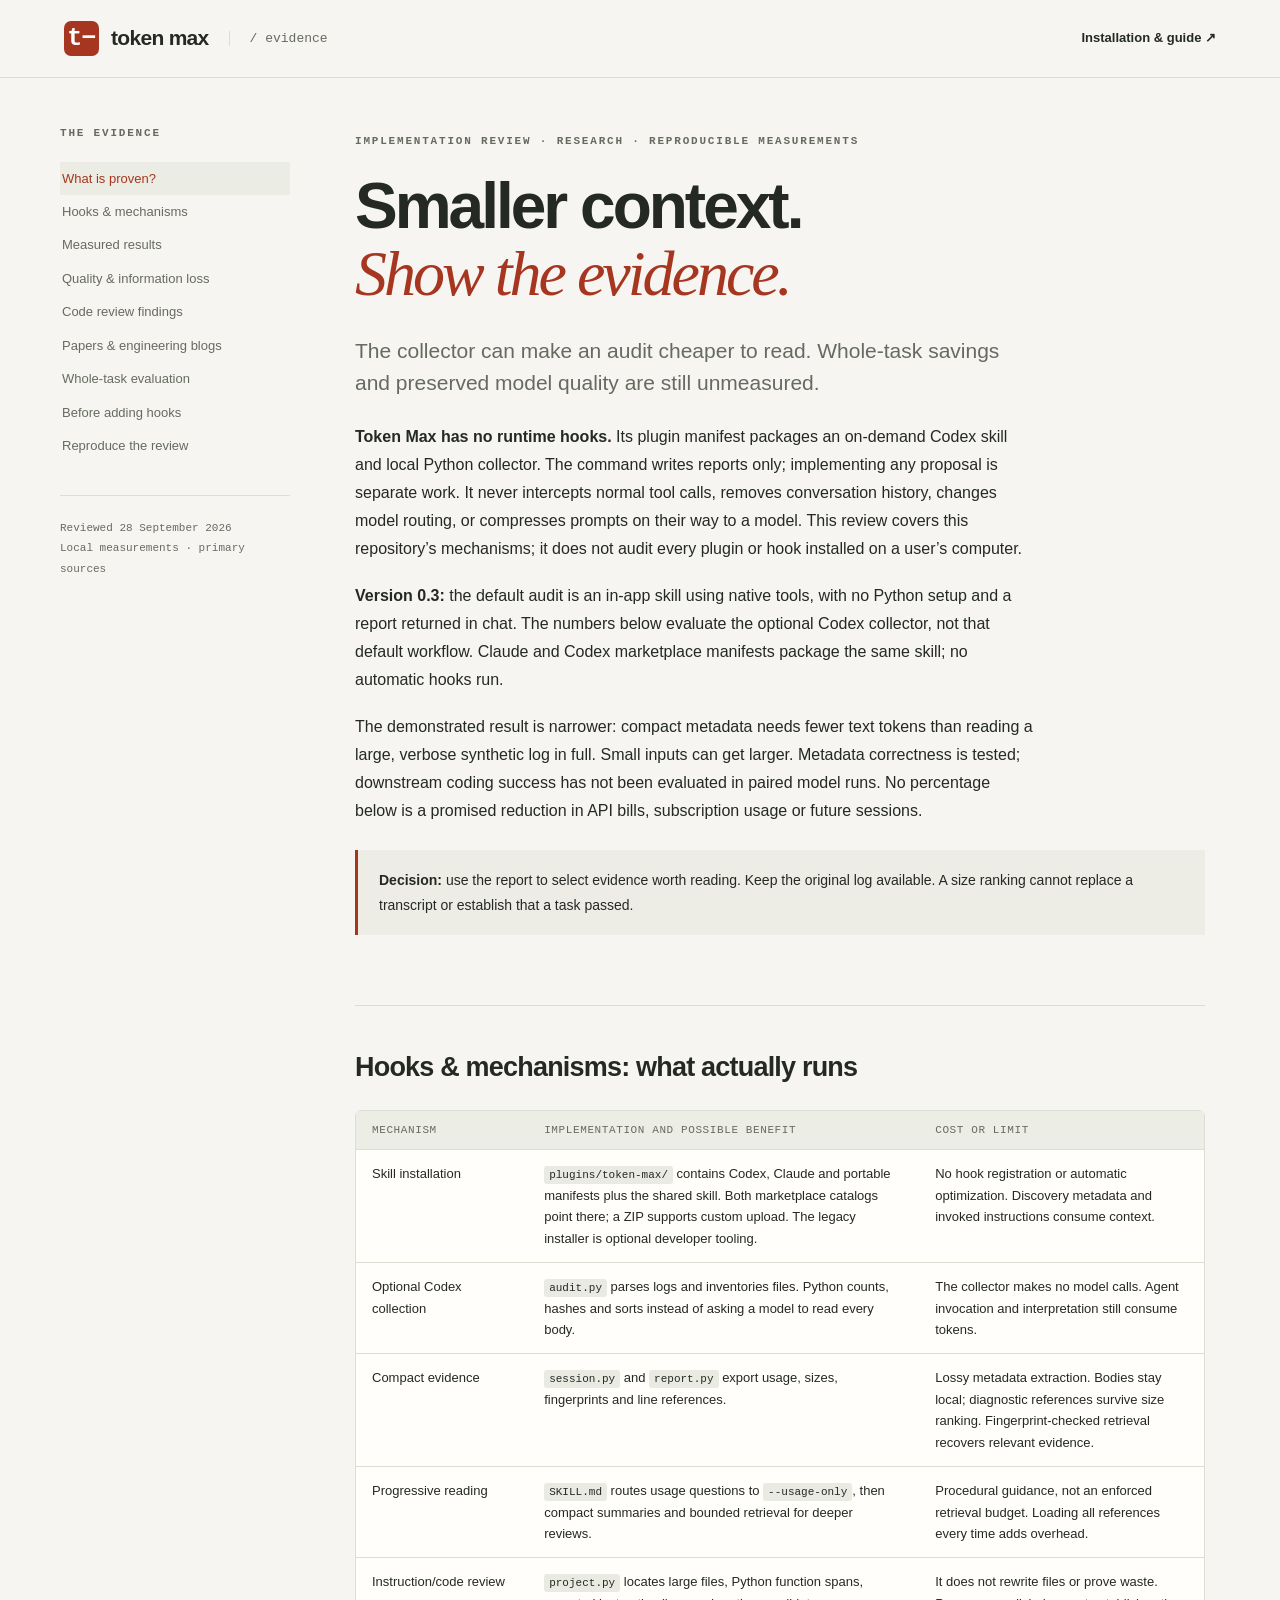
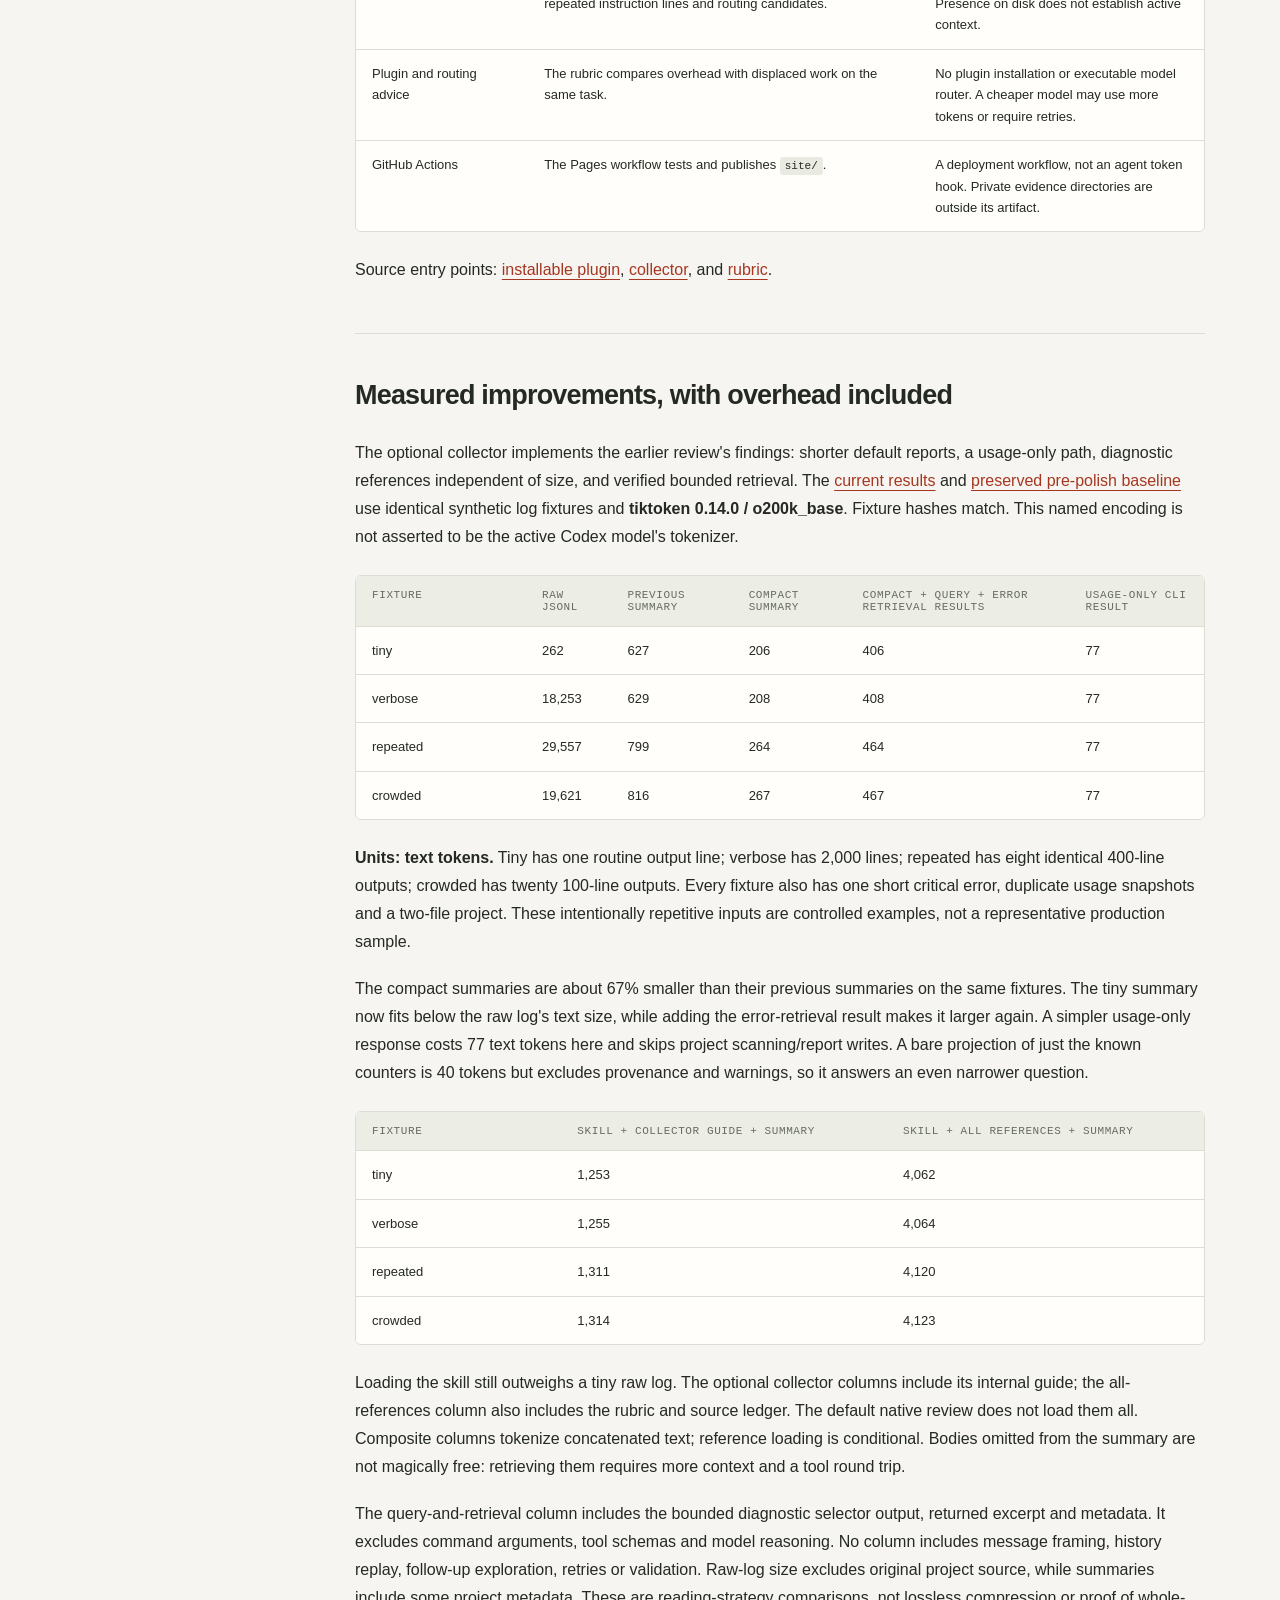
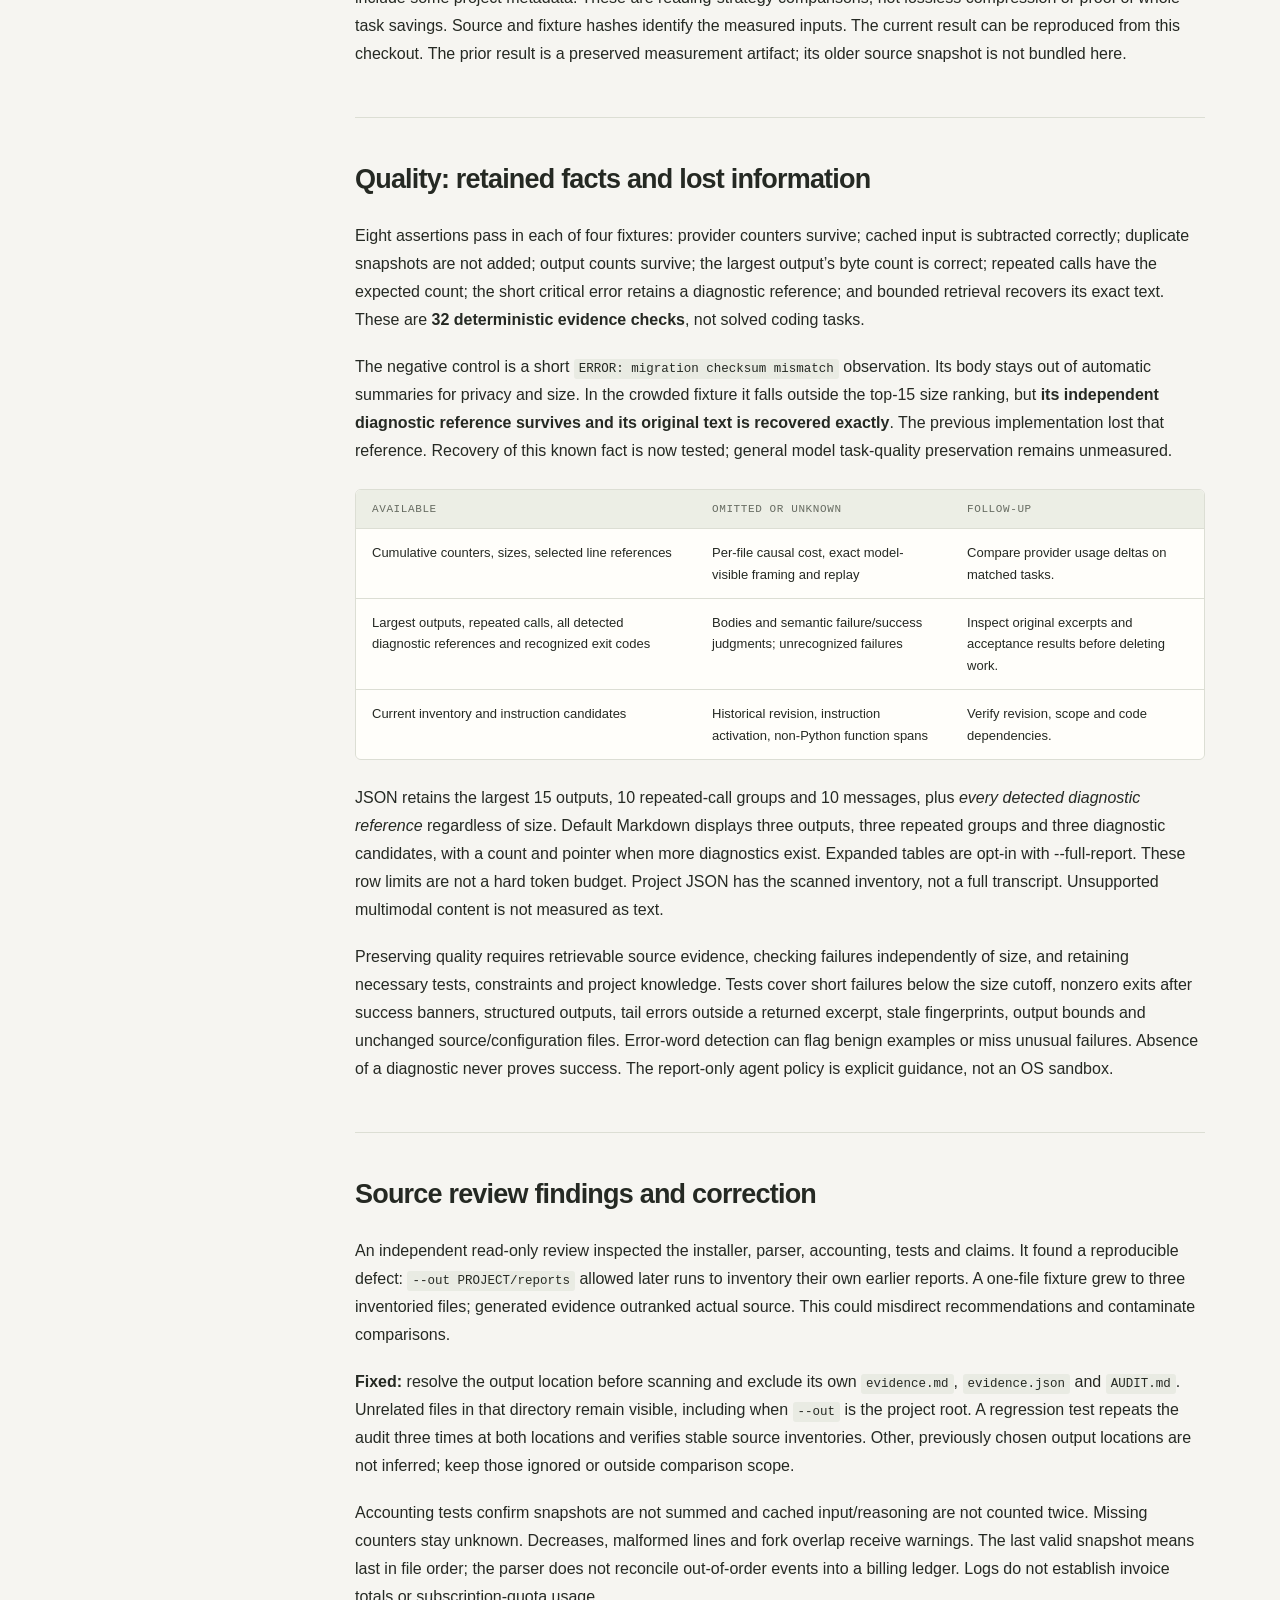
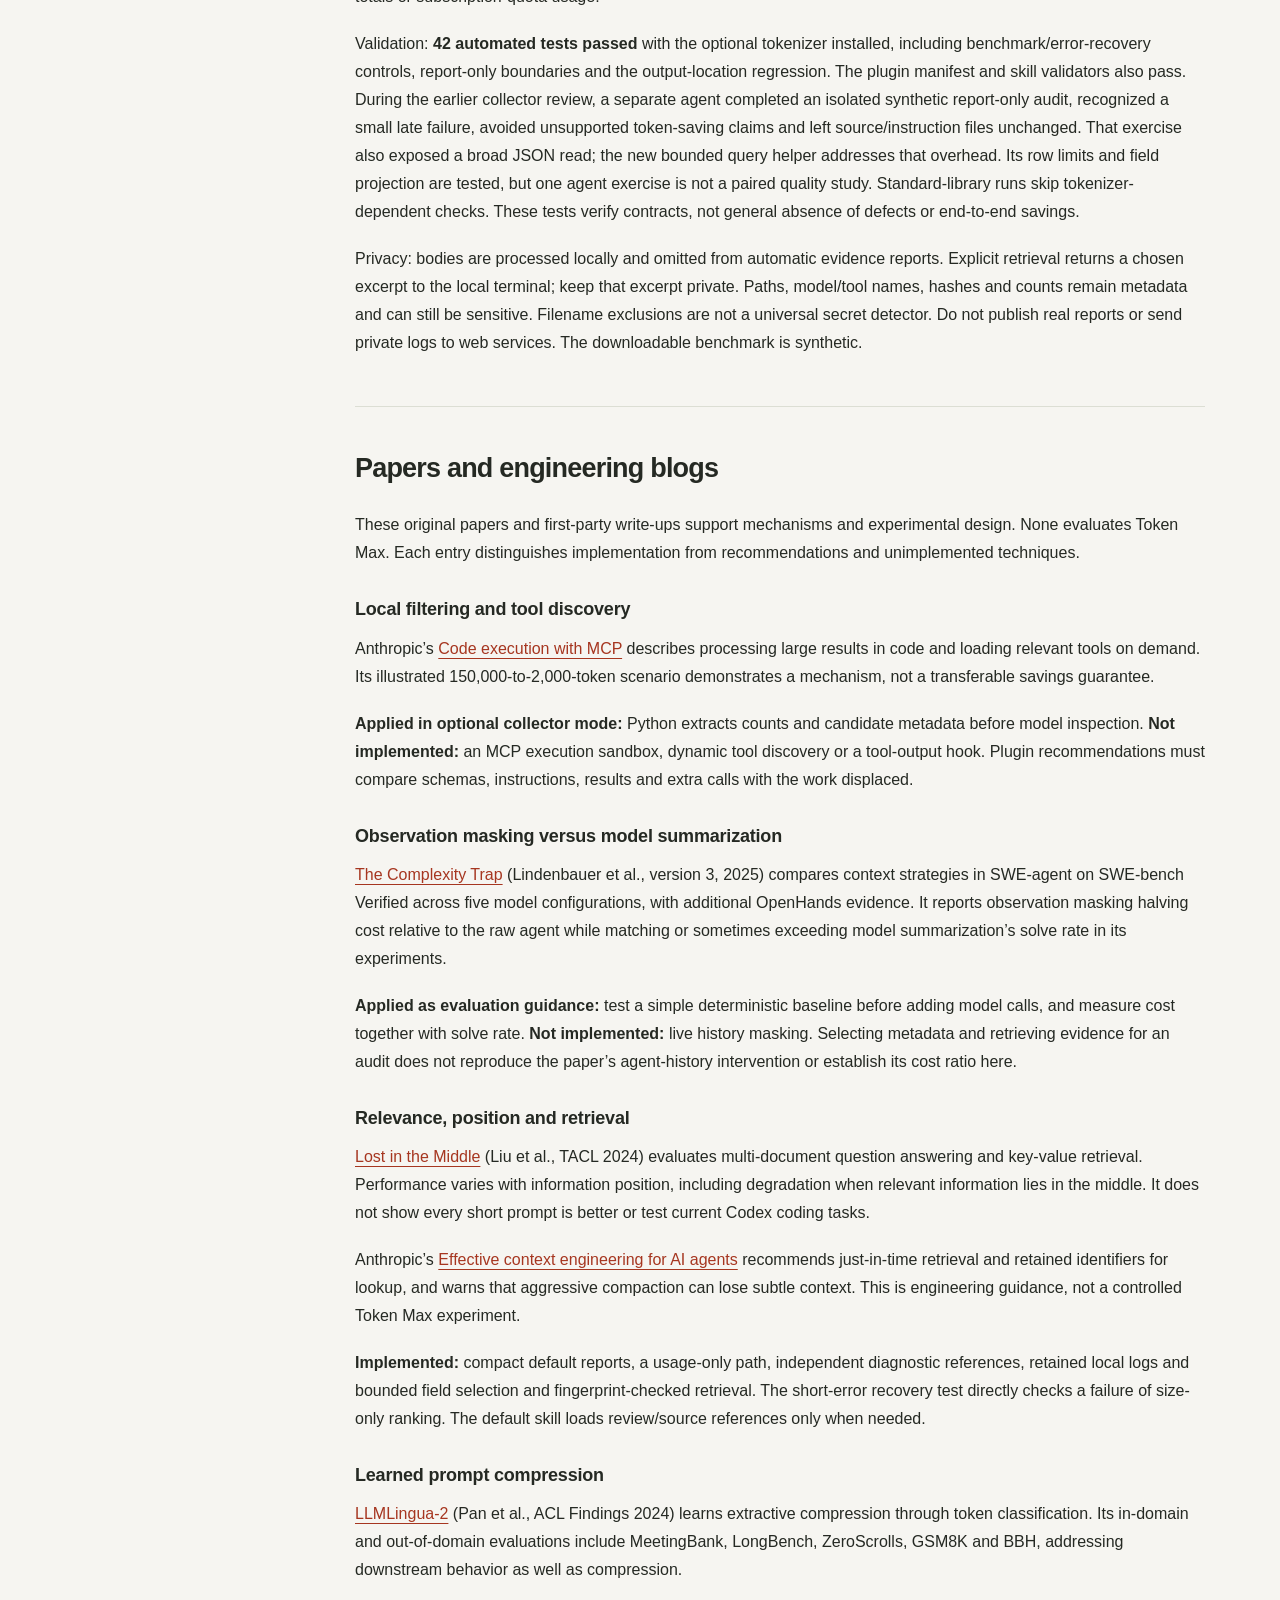
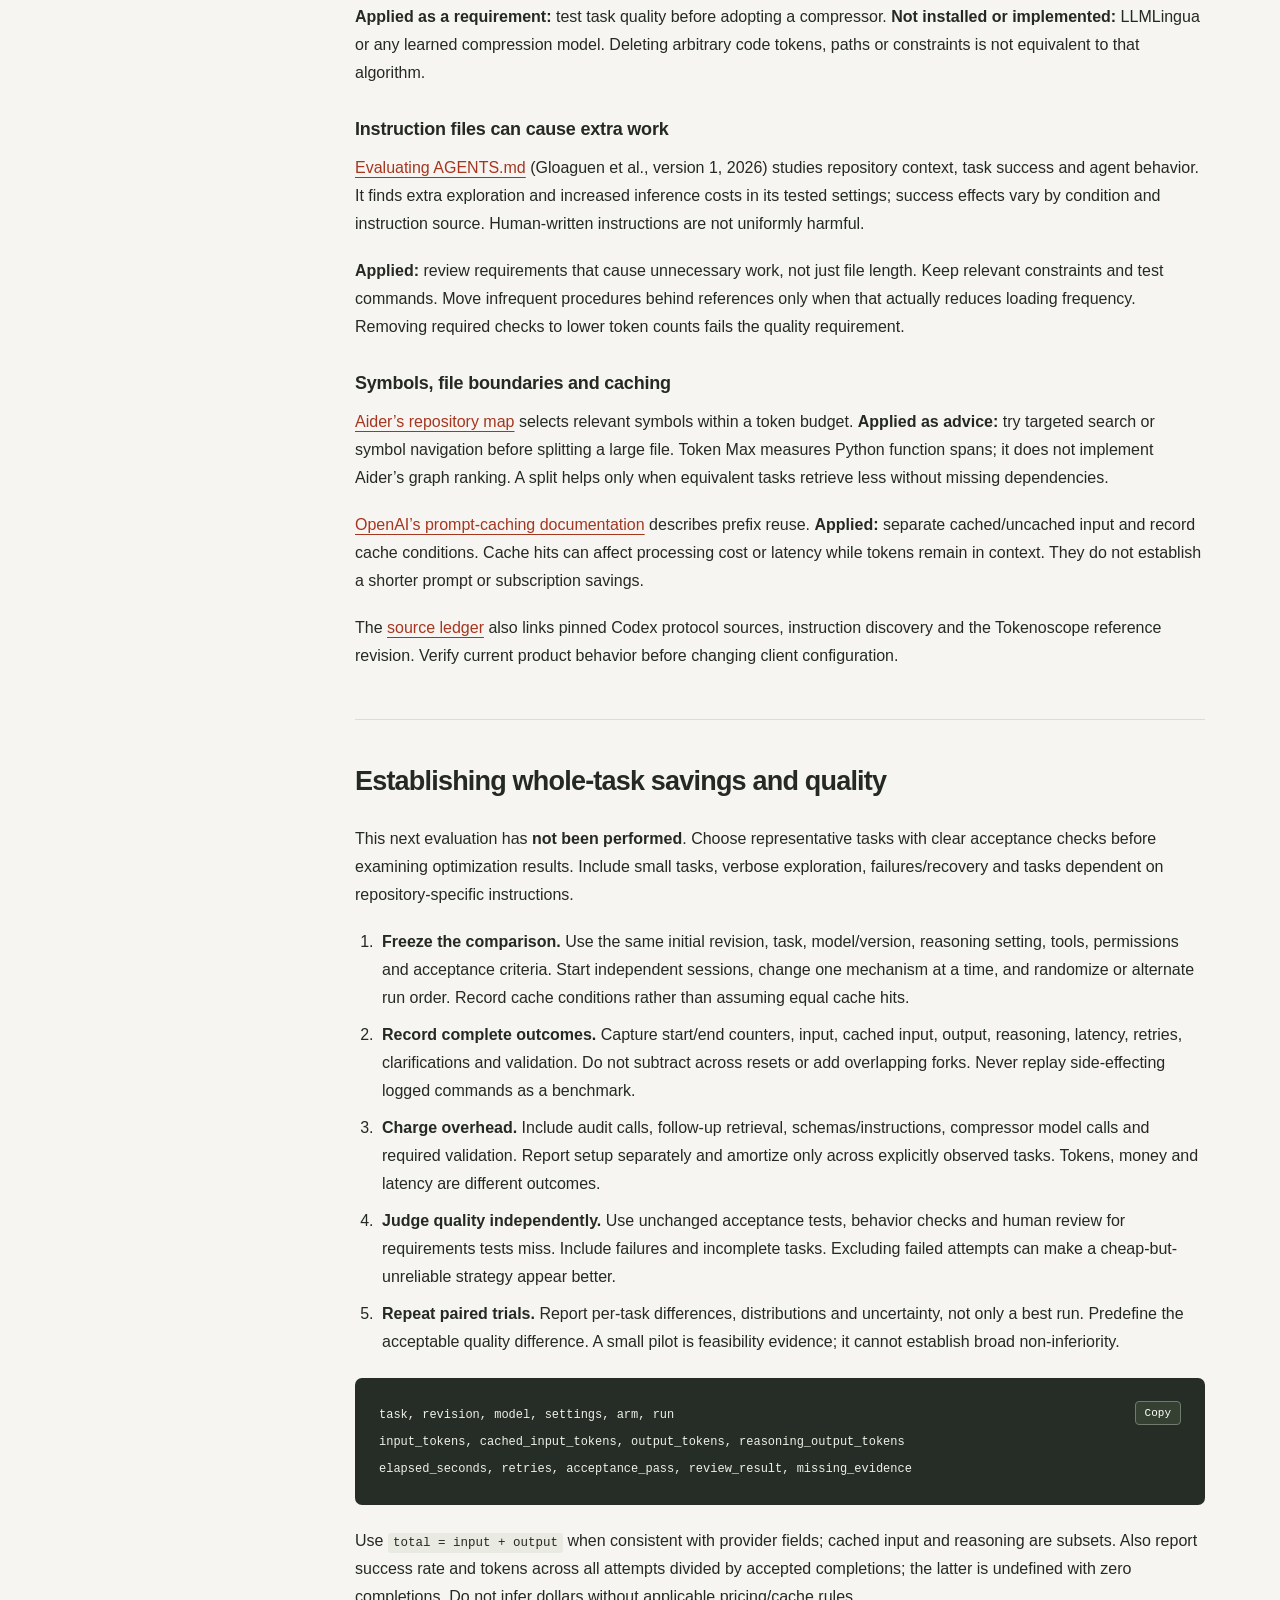
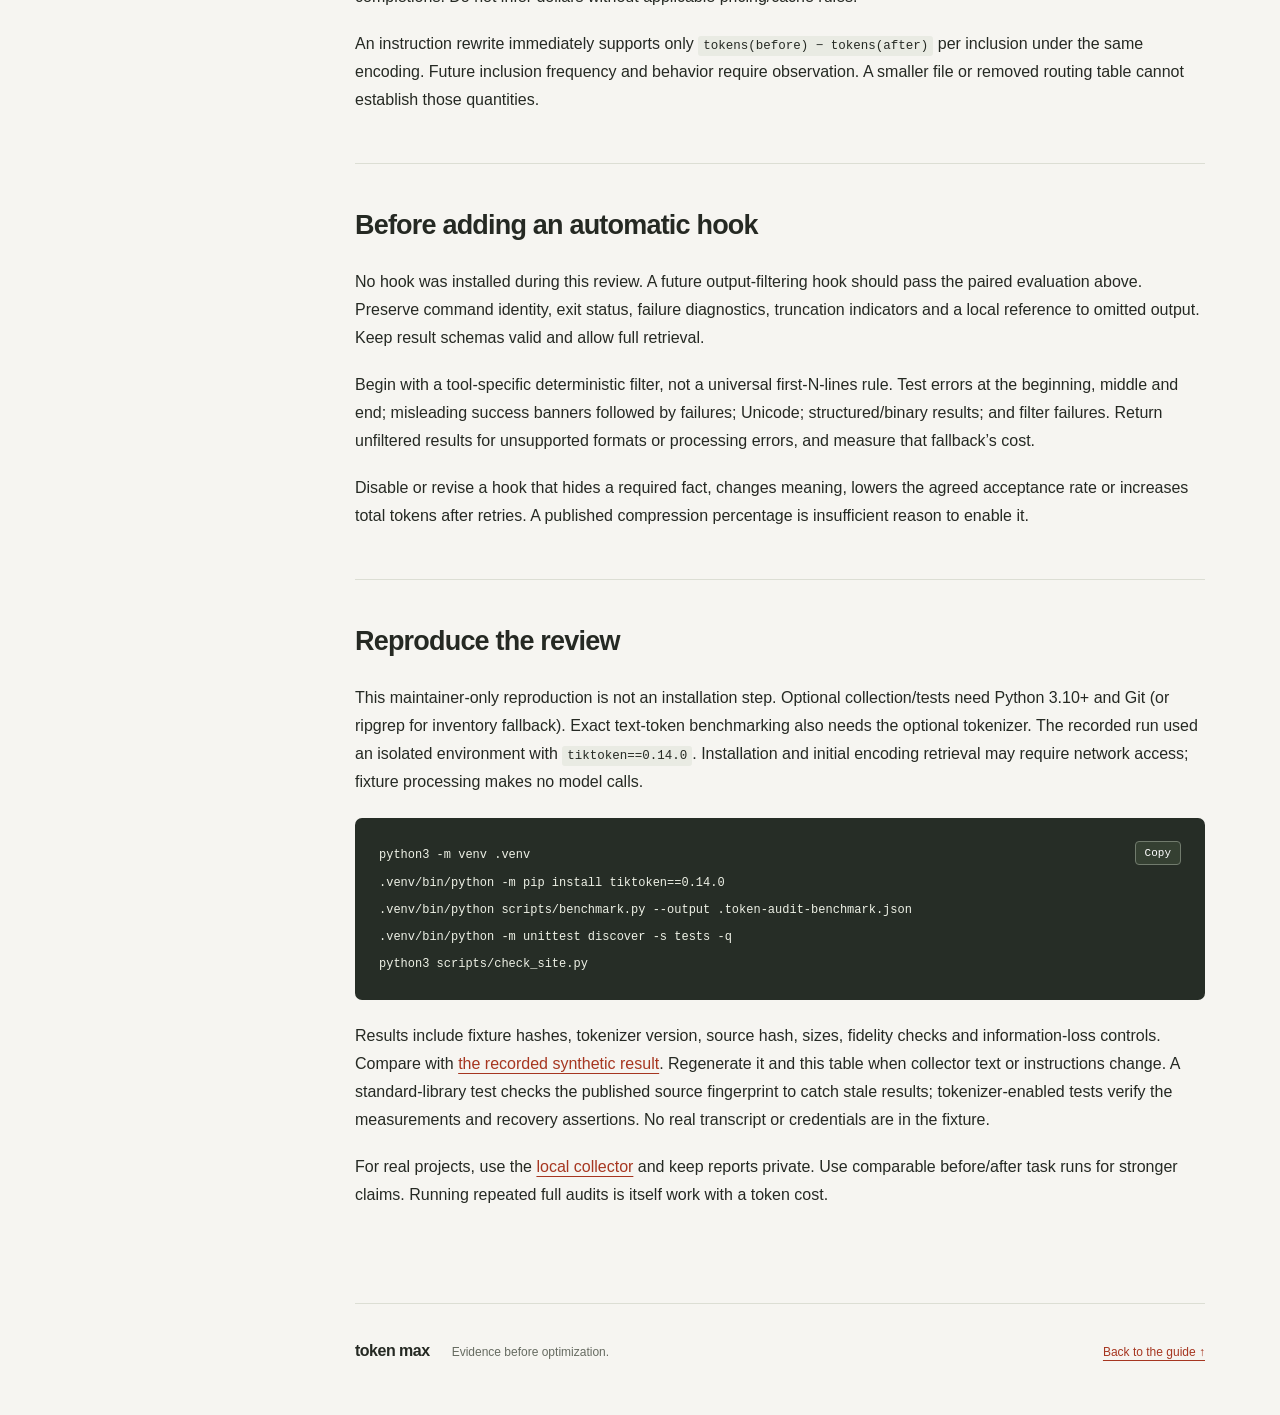
==== commit 5fff7cfe: "Make Token Max an in-app Codex and Claude marketplace plugin" ====
--- a/site/review.html
+++ b/site/review.html
@@ -17,30 +17,31 @@
 <h1>Smaller context.<br><em>Show the evidence.</em></h1>
 <p class="lede">The collector can make an audit cheaper to read. Whole-task savings and preserved model quality are still unmeasured.</p>
 <p><strong>Token Max has no runtime hooks.</strong> Its plugin manifest packages an on-demand Codex skill and local Python collector. The command writes reports only; implementing any proposal is separate work. It never intercepts normal tool calls, removes conversation history, changes model routing, or compresses prompts on their way to a model. This review covers this repository’s mechanisms; it does not audit every plugin or hook installed on a user’s computer.</p>
+<p><strong>Version 0.3:</strong> the default audit is an in-app skill using native tools, with no Python setup and a report returned in chat. The numbers below evaluate the optional Codex collector, not that default workflow. Claude and Codex marketplace manifests package the same skill; no automatic hooks run.</p>
 <p>The demonstrated result is narrower: compact metadata needs fewer text tokens than reading a large, verbose synthetic log in full. Small inputs can get larger. Metadata correctness is tested; downstream coding success has not been evaluated in paired model runs. No percentage below is a promised reduction in API bills, subscription usage or future sessions.</p>
 <div class="callout"><strong>Decision:</strong> use the report to select evidence worth reading. Keep the original log available. A size ranking cannot replace a transcript or establish that a task passed.</div>
 </section>
 
 <section id="mechanisms"><h2>Hooks &amp; mechanisms: what actually runs</h2>
 <div class="table-scroll"><table><thead><tr><th>Mechanism</th><th>Implementation and possible benefit</th><th>Cost or limit</th></tr></thead><tbody>
-<tr><td>Skill installation</td><td><code>.codex-plugin/plugin.json</code> packages <code>skills/token-audit</code>. The standalone installer links that same skill into <code>~/.agents/skills</code>; do not install duplicate copies.</td><td>No hook registration or automatic optimization. Discovery metadata and invoked instructions consume context.</td></tr>
-<tr><td>Local collection</td><td><code>audit.py</code> parses logs and inventories files. Python counts, hashes and sorts instead of asking a model to read every body.</td><td>The collector makes no model calls. Agent invocation and interpretation still consume tokens.</td></tr>
+<tr><td>Skill installation</td><td><code>plugins/token-max/</code> contains Codex, Claude and portable manifests plus the shared skill. Both marketplace catalogs point there; a ZIP supports custom upload. The legacy installer is optional developer tooling.</td><td>No hook registration or automatic optimization. Discovery metadata and invoked instructions consume context.</td></tr>
+<tr><td>Optional Codex collection</td><td><code>audit.py</code> parses logs and inventories files. Python counts, hashes and sorts instead of asking a model to read every body.</td><td>The collector makes no model calls. Agent invocation and interpretation still consume tokens.</td></tr>
 <tr><td>Compact evidence</td><td><code>session.py</code> and <code>report.py</code> export usage, sizes, fingerprints and line references.</td><td>Lossy metadata extraction. Bodies stay local; diagnostic references survive size ranking. Fingerprint-checked retrieval recovers relevant evidence.</td></tr>
 <tr><td>Progressive reading</td><td><code>SKILL.md</code> routes usage questions to <code>--usage-only</code>, then compact summaries and bounded retrieval for deeper reviews.</td><td>Procedural guidance, not an enforced retrieval budget. Loading all references every time adds overhead.</td></tr>
 <tr><td>Instruction/code review</td><td><code>project.py</code> locates large files, Python function spans, repeated instruction lines and routing candidates.</td><td>It does not rewrite files or prove waste. Presence on disk does not establish active context.</td></tr>
 <tr><td>Plugin and routing advice</td><td>The rubric compares overhead with displaced work on the same task.</td><td>No plugin installation or executable model router. A cheaper model may use more tokens or require retries.</td></tr>
 <tr><td>GitHub Actions</td><td>The Pages workflow tests and publishes <code>site/</code>.</td><td>A deployment workflow, not an agent token hook. Private evidence directories are outside its artifact.</td></tr>
 </tbody></table></div>
-<p>Source entry points: <a href="https://github.com/swack-tools/token-max-ai-plugin/blob/main/scripts/install.py">installer</a>, <a href="https://github.com/swack-tools/token-max-ai-plugin/tree/main/skills/token-audit/scripts">collector</a>, and <a href="https://github.com/swack-tools/token-max-ai-plugin/blob/main/skills/token-audit/references/review.md">rubric</a>. </p>
+<p>Source entry points: <a href="https://github.com/swack-tools/token-max-ai-plugin/tree/main/plugins/token-max">installable plugin</a>, <a href="https://github.com/swack-tools/token-max-ai-plugin/tree/main/plugins/token-max/skills/token-audit/scripts">collector</a>, and <a href="https://github.com/swack-tools/token-max-ai-plugin/blob/main/plugins/token-max/skills/token-audit/references/review.md">rubric</a>. </p>
 </section>
 
 <section id="benchmark"><h2>Measured improvements, with overhead included</h2>
-<p>Version 0.2 implements the earlier review's findings: shorter default reports, a usage-only path, diagnostic references independent of size, and verified bounded retrieval. The <a href="benchmark.txt">current results</a> and <a href="benchmark-v1.txt">preserved pre-polish baseline</a> use identical synthetic log fixtures and <strong>tiktoken 0.14.0 / o200k_base</strong>. Fixture hashes match. This named encoding is not asserted to be the active Codex model's tokenizer.</p>
+<p>The optional collector implements the earlier review's findings: shorter default reports, a usage-only path, diagnostic references independent of size, and verified bounded retrieval. The <a href="benchmark.txt">current results</a> and <a href="benchmark-v1.txt">preserved pre-polish baseline</a> use identical synthetic log fixtures and <strong>tiktoken 0.14.0 / o200k_base</strong>. Fixture hashes match. This named encoding is not asserted to be the active Codex model's tokenizer.</p>
 <div class="table-scroll"><table><thead><tr><th>Fixture</th><th>Raw JSONL</th><th>Previous summary</th><th>Compact summary</th><th>Compact + query + error retrieval results</th><th>Usage-only CLI result</th></tr></thead><tbody><tr><td>tiny</td><td>262</td><td>627</td><td>206</td><td>406</td><td>77</td></tr><tr><td>verbose</td><td>18,253</td><td>629</td><td>208</td><td>408</td><td>77</td></tr><tr><td>repeated</td><td>29,557</td><td>799</td><td>264</td><td>464</td><td>77</td></tr><tr><td>crowded</td><td>19,621</td><td>816</td><td>267</td><td>467</td><td>77</td></tr></tbody></table></div>
 <p><strong>Units: text tokens.</strong> Tiny has one routine output line; verbose has 2,000 lines; repeated has eight identical 400-line outputs; crowded has twenty 100-line outputs. Every fixture also has one short critical error, duplicate usage snapshots and a two-file project. These intentionally repetitive inputs are controlled examples, not a representative production sample.</p>
 <p>The compact summaries are about 67% smaller than their previous summaries on the same fixtures. The tiny summary now fits below the raw log's text size, while adding the error-retrieval result makes it larger again. A simpler usage-only response costs 77 text tokens here and skips project scanning/report writes. A bare projection of just the known counters is 40 tokens but excludes provenance and warnings, so it answers an even narrower question.</p>
-<div class="table-scroll"><table><thead><tr><th>Fixture</th><th>Skill + compact summary</th><th>Skill + both references + compact summary</th></tr></thead><tbody><tr><td>tiny</td><td>757</td><td>3,500</td></tr><tr><td>verbose</td><td>759</td><td>3,502</td></tr><tr><td>repeated</td><td>815</td><td>3,558</td></tr><tr><td>crowded</td><td>818</td><td>3,561</td></tr></tbody></table></div>
-<p>Loading the skill still outweighs a tiny raw log. Do not load both references for a simple counter question. Composite columns tokenize concatenated text; reference loading is conditional. Bodies omitted from the summary are not magically free: retrieving them requires more context and a tool round trip.</p>
+<div class="table-scroll"><table><thead><tr><th>Fixture</th><th>Skill + collector guide + summary</th><th>Skill + all references + summary</th></tr></thead><tbody><tr><td>tiny</td><td>1,253</td><td>4,062</td></tr><tr><td>verbose</td><td>1,255</td><td>4,064</td></tr><tr><td>repeated</td><td>1,311</td><td>4,120</td></tr><tr><td>crowded</td><td>1,314</td><td>4,123</td></tr></tbody></table></div>
+<p>Loading the skill still outweighs a tiny raw log. The optional collector columns include its internal guide; the all-references column also includes the rubric and source ledger. The default native review does not load them all. Composite columns tokenize concatenated text; reference loading is conditional. Bodies omitted from the summary are not magically free: retrieving them requires more context and a tool round trip.</p>
 <p>The query-and-retrieval column includes the bounded diagnostic selector output, returned excerpt and metadata. It excludes command arguments, tool schemas and model reasoning. No column includes message framing, history replay, follow-up exploration, retries or validation. Raw-log size excludes original project source, while summaries include some project metadata. These are reading-strategy comparisons, not lossless compression or proof of whole-task savings. Source and fixture hashes identify the measured inputs. The current result can be reproduced from this checkout. The prior result is a preserved measurement artifact; its older source snapshot is not bundled here.</p>
 </section>
 
@@ -60,7 +61,7 @@
 <p>An independent read-only review inspected the installer, parser, accounting, tests and claims. It found a reproducible defect: <code>--out PROJECT/reports</code> allowed later runs to inventory their own earlier reports. A one-file fixture grew to three inventoried files; generated evidence outranked actual source. This could misdirect recommendations and contaminate comparisons.</p>
 <p><strong>Fixed:</strong> resolve the output location before scanning and exclude its own <code>evidence.md</code>, <code>evidence.json</code> and <code>AUDIT.md</code>. Unrelated files in that directory remain visible, including when <code>--out</code> is the project root. A regression test repeats the audit three times at both locations and verifies stable source inventories. Other, previously chosen output locations are not inferred; keep those ignored or outside comparison scope.</p>
 <p>Accounting tests confirm snapshots are not summed and cached input/reasoning are not counted twice. Missing counters stay unknown. Decreases, malformed lines and fork overlap receive warnings. The last valid snapshot means last in file order; the parser does not reconcile out-of-order events into a billing ledger. Logs do not establish invoice totals or subscription-quota usage.</p>
-<p>Validation: <strong>39 automated tests passed</strong> with the optional tokenizer installed, including benchmark/error-recovery controls, report-only boundaries and the output-location regression. The plugin manifest and skill validators also pass. A separate agent completed an isolated synthetic report-only audit, recognized a small late failure, avoided unsupported token-saving claims and left source/instruction files unchanged. That exercise also exposed a broad JSON read; the new bounded query helper addresses that overhead. Its row limits and field projection are tested, but one agent exercise is not a paired quality study. Standard-library runs skip tokenizer-dependent checks. These tests verify contracts, not general absence of defects or end-to-end savings.</p>
+<p>Validation: <strong>42 automated tests passed</strong> with the optional tokenizer installed, including benchmark/error-recovery controls, report-only boundaries and the output-location regression. The plugin manifest and skill validators also pass. During the earlier collector review, a separate agent completed an isolated synthetic report-only audit, recognized a small late failure, avoided unsupported token-saving claims and left source/instruction files unchanged. That exercise also exposed a broad JSON read; the new bounded query helper addresses that overhead. Its row limits and field projection are tested, but one agent exercise is not a paired quality study. Standard-library runs skip tokenizer-dependent checks. These tests verify contracts, not general absence of defects or end-to-end savings.</p>
 <p>Privacy: bodies are processed locally and omitted from automatic evidence reports. Explicit retrieval returns a chosen excerpt to the local terminal; keep that excerpt private. Paths, model/tool names, hashes and counts remain metadata and can still be sensitive. Filename exclusions are not a universal secret detector. Do not publish real reports or send private logs to web services. The downloadable benchmark is synthetic.</p>
 </section>
 
@@ -68,7 +69,7 @@
 <p>These original papers and first-party write-ups support mechanisms and experimental design. None evaluates Token Max. Each entry distinguishes implementation from recommendations and unimplemented techniques.</p>
 <h3>Local filtering and tool discovery</h3>
 <p>Anthropic’s <a href="https://www.anthropic.com/engineering/code-execution-with-mcp">Code execution with MCP</a> describes processing large results in code and loading relevant tools on demand. Its illustrated 150,000-to-2,000-token scenario demonstrates a mechanism, not a transferable savings guarantee.</p>
-<p><strong>Applied:</strong> Python extracts counts and candidate metadata before model inspection. <strong>Not implemented:</strong> an MCP execution sandbox, dynamic tool discovery or a tool-output hook. Plugin recommendations must compare schemas, instructions, results and extra calls with the work displaced.</p>
+<p><strong>Applied in optional collector mode:</strong> Python extracts counts and candidate metadata before model inspection. <strong>Not implemented:</strong> an MCP execution sandbox, dynamic tool discovery or a tool-output hook. Plugin recommendations must compare schemas, instructions, results and extra calls with the work displaced.</p>
 <h3>Observation masking versus model summarization</h3>
 <p><a href="https://arxiv.org/html/2508.21433v3">The Complexity Trap</a> (Lindenbauer et al., version 3, 2025) compares context strategies in SWE-agent on SWE-bench Verified across five model configurations, with additional OpenHands evidence. It reports observation masking halving cost relative to the raw agent while matching or sometimes exceeding model summarization’s solve rate in its experiments.</p>
 <p><strong>Applied as evaluation guidance:</strong> test a simple deterministic baseline before adding model calls, and measure cost together with solve rate. <strong>Not implemented:</strong> live history masking. Selecting metadata and retrieving evidence for an audit does not reproduce the paper’s agent-history intervention or establish its cost ratio here.</p>
@@ -85,7 +86,7 @@
 <h3>Symbols, file boundaries and caching</h3>
 <p><a href="https://aider.chat/docs/repomap.html">Aider’s repository map</a> selects relevant symbols within a token budget. <strong>Applied as advice:</strong> try targeted search or symbol navigation before splitting a large file. Token Max measures Python function spans; it does not implement Aider’s graph ranking. A split helps only when equivalent tasks retrieve less without missing dependencies.</p>
 <p><a href="https://developers.openai.com/api/docs/guides/prompt-caching">OpenAI’s prompt-caching documentation</a> describes prefix reuse. <strong>Applied:</strong> separate cached/uncached input and record cache conditions. Cache hits can affect processing cost or latency while tokens remain in context. They do not establish a shorter prompt or subscription savings.</p>
-<p>The <a href="https://github.com/swack-tools/token-max-ai-plugin/blob/main/skills/token-audit/references/sources.md">source ledger</a> also links pinned Codex protocol sources, instruction discovery and the Tokenoscope reference revision. Verify current product behavior before changing client configuration.</p>
+<p>The <a href="https://github.com/swack-tools/token-max-ai-plugin/blob/main/plugins/token-max/skills/token-audit/references/sources.md">source ledger</a> also links pinned Codex protocol sources, instruction discovery and the Tokenoscope reference revision. Verify current product behavior before changing client configuration.</p>
 </section>
 
 <section id="experiment"><h2>Establishing whole-task savings and quality</h2>
@@ -111,7 +112,7 @@
 </section>
 
 <section id="reproduce"><h2>Reproduce the review</h2>
-<p>Ordinary collection/tests need Python 3.10+ and Git (or ripgrep for inventory fallback). Exact text-token benchmarking also needs the optional tokenizer. The recorded run used an isolated environment with <code>tiktoken==0.14.0</code>. Installation and initial encoding retrieval may require network access; fixture processing makes no model calls.</p>
+<p>This maintainer-only reproduction is not an installation step. Optional collection/tests need Python 3.10+ and Git (or ripgrep for inventory fallback). Exact text-token benchmarking also needs the optional tokenizer. The recorded run used an isolated environment with <code>tiktoken==0.14.0</code>. Installation and initial encoding retrieval may require network access; fixture processing makes no model calls.</p>
 <pre><code>python3 -m venv .venv
 .venv/bin/python -m pip install tiktoken==0.14.0
 .venv/bin/python scripts/benchmark.py --output .token-audit-benchmark.json
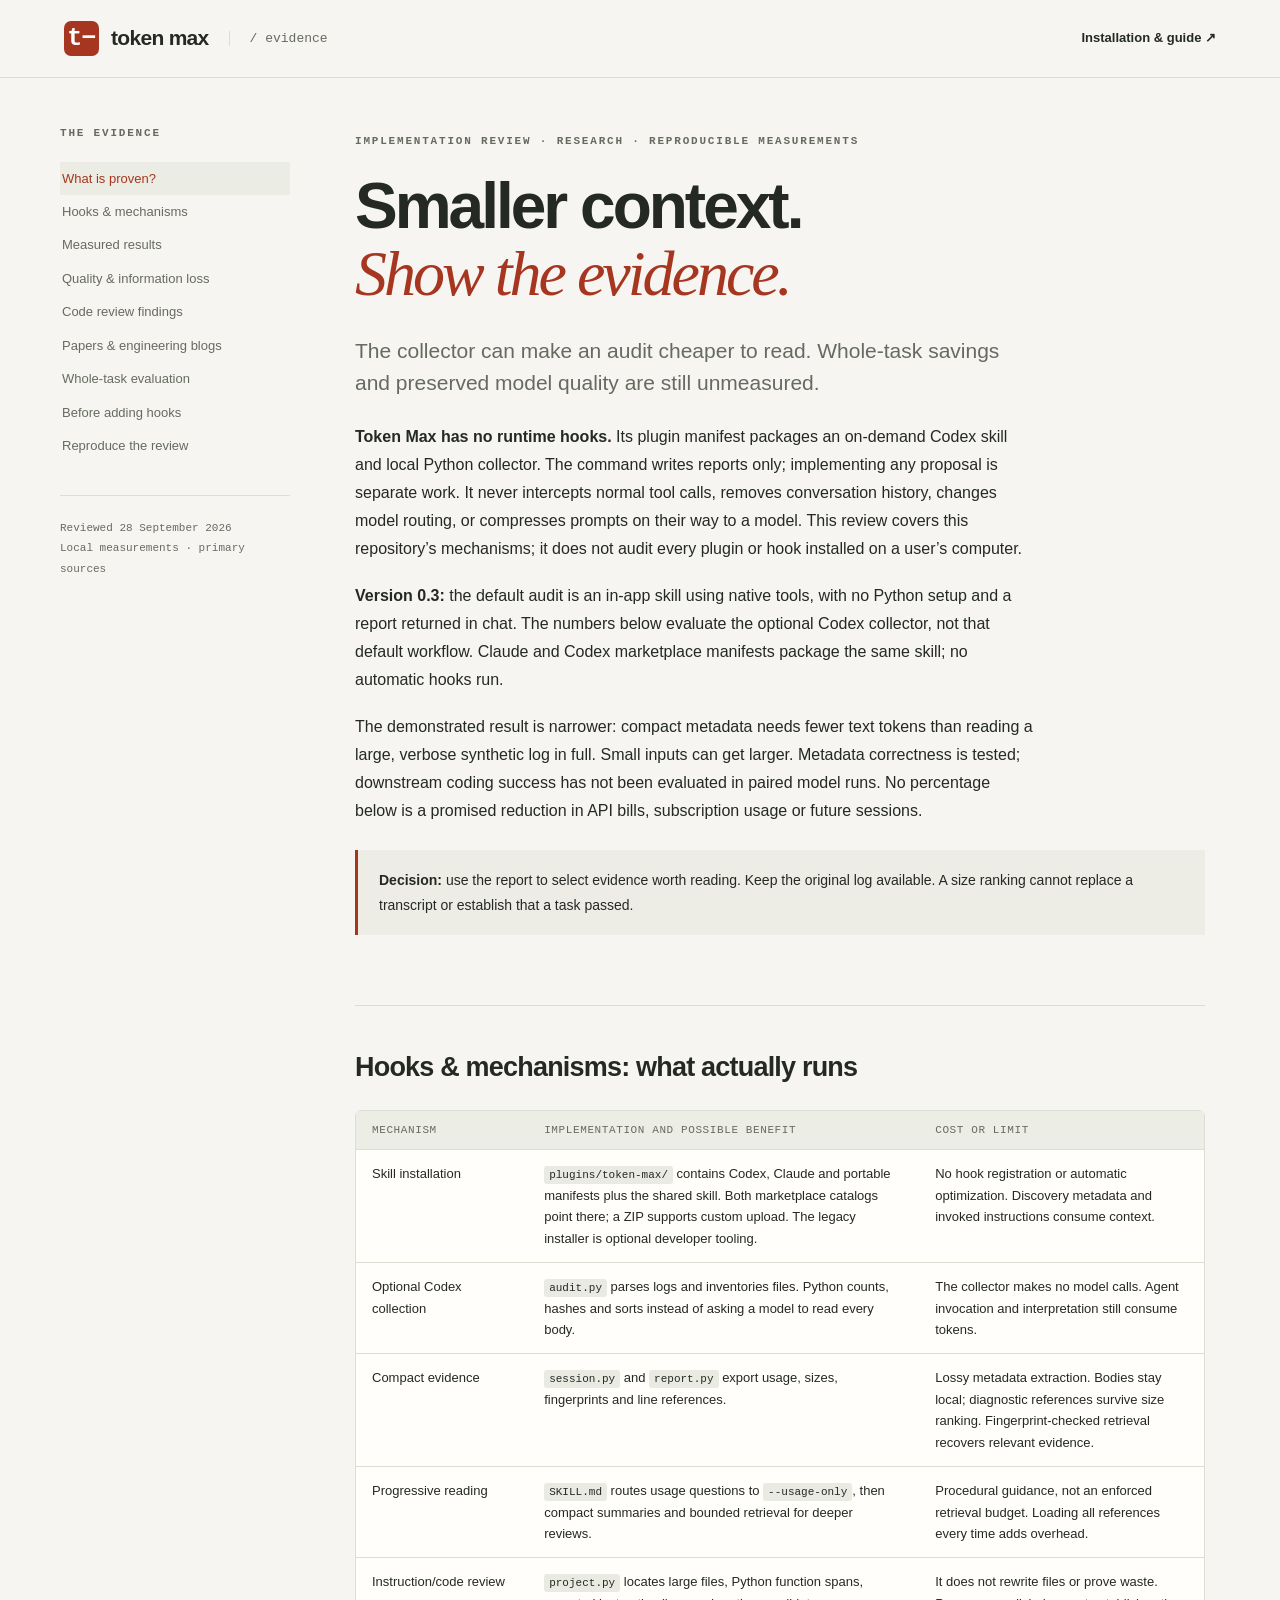
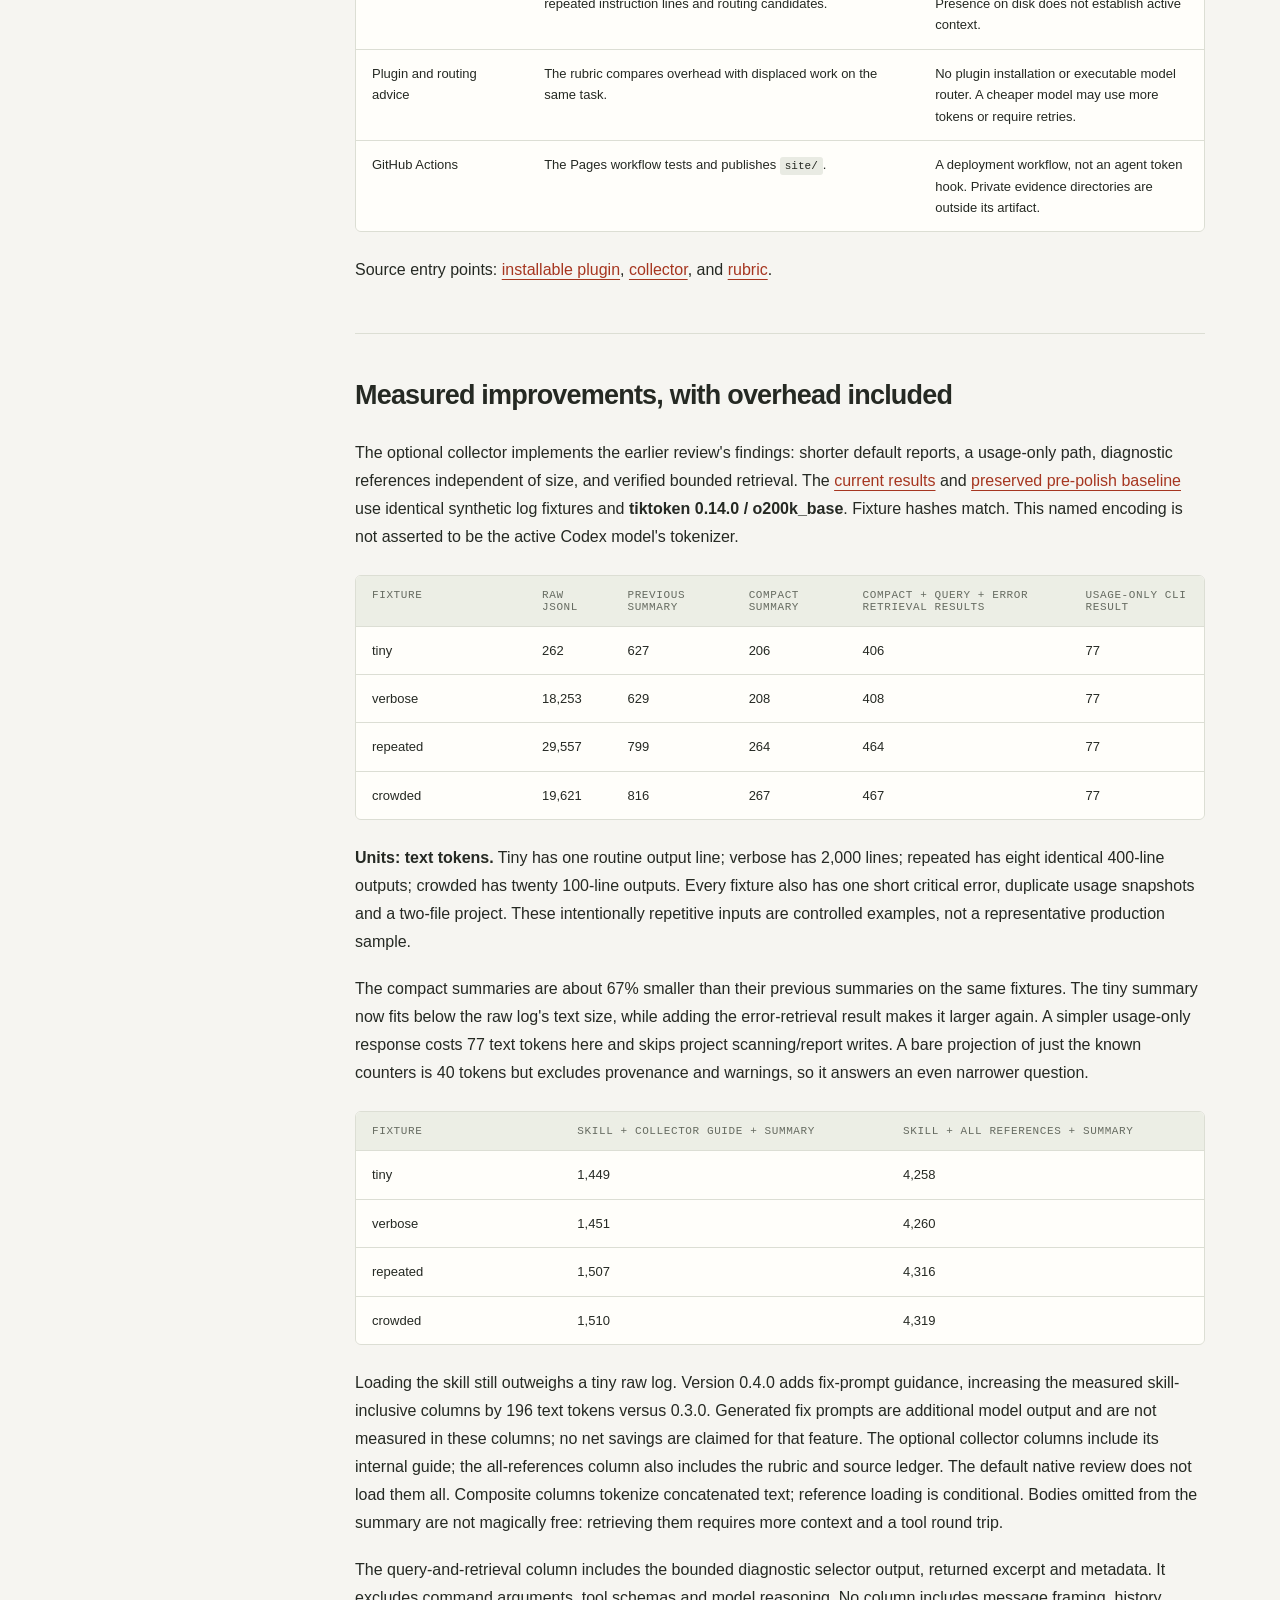
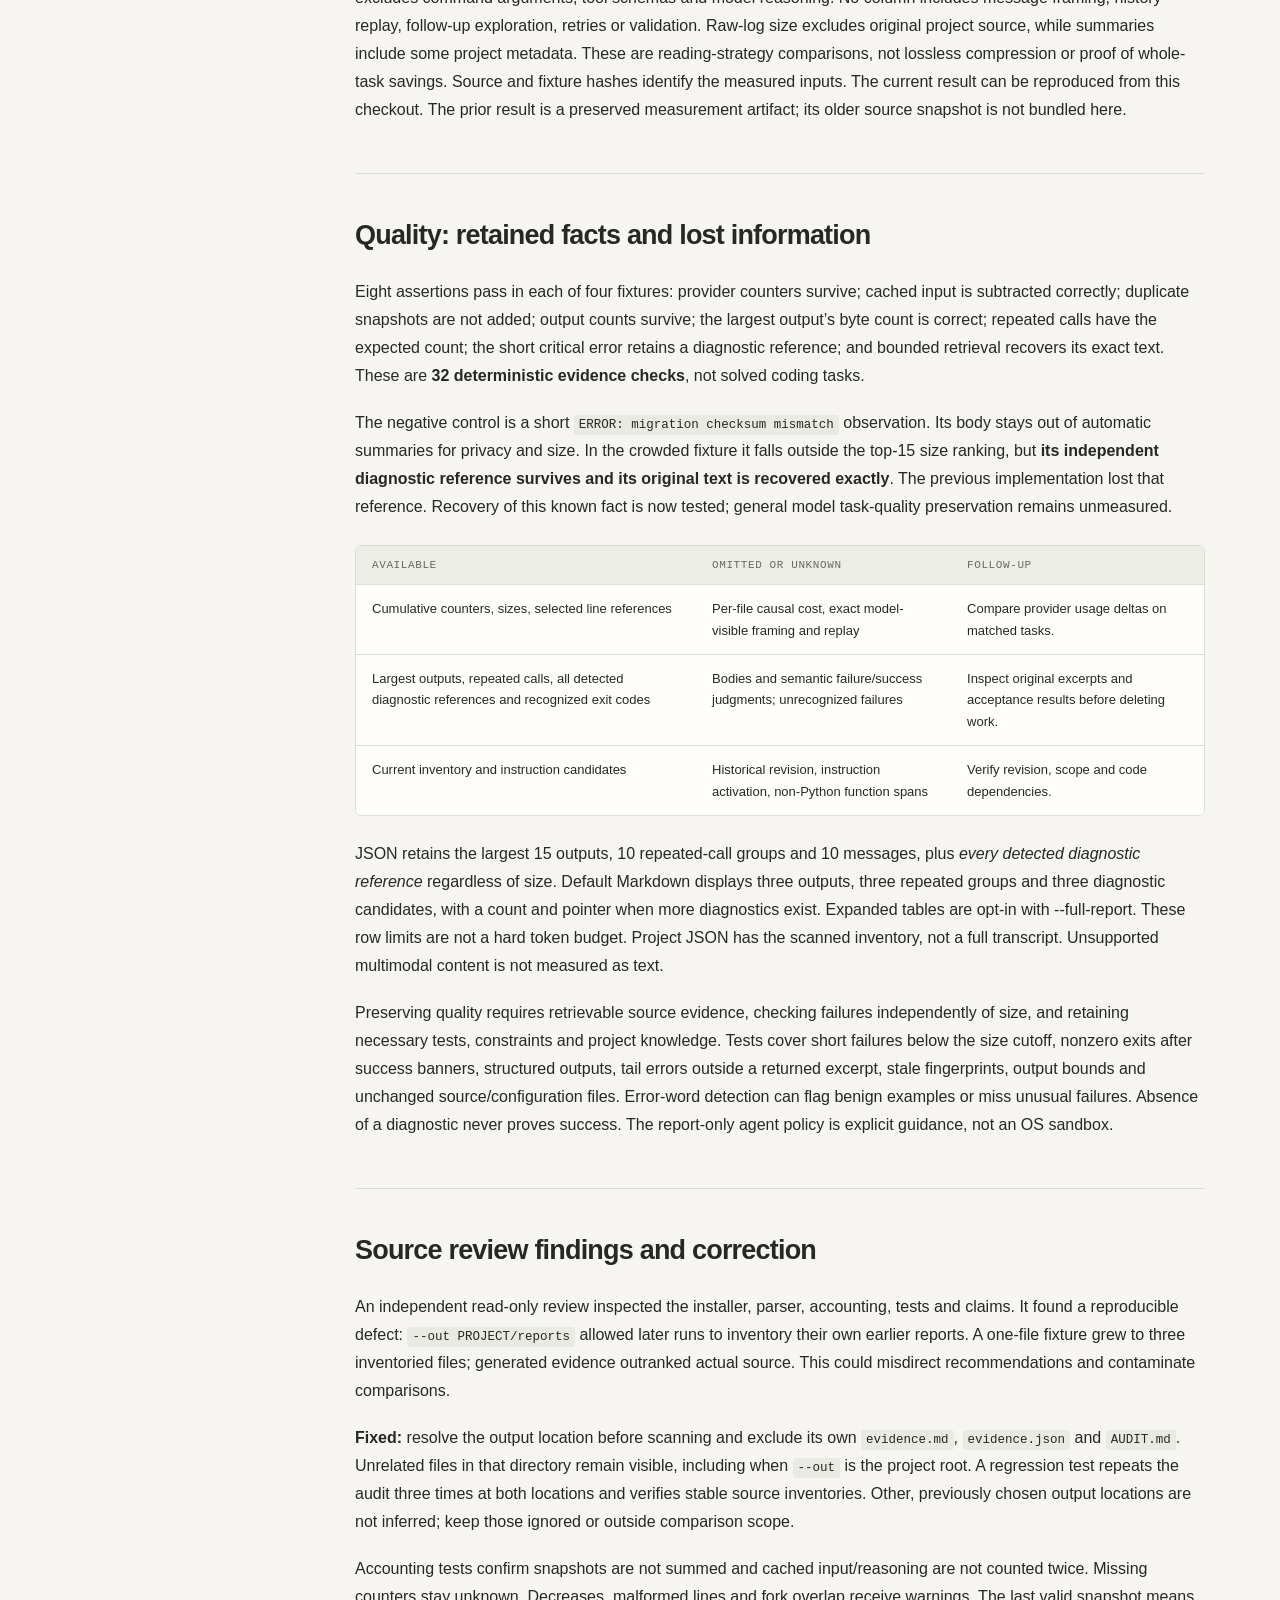
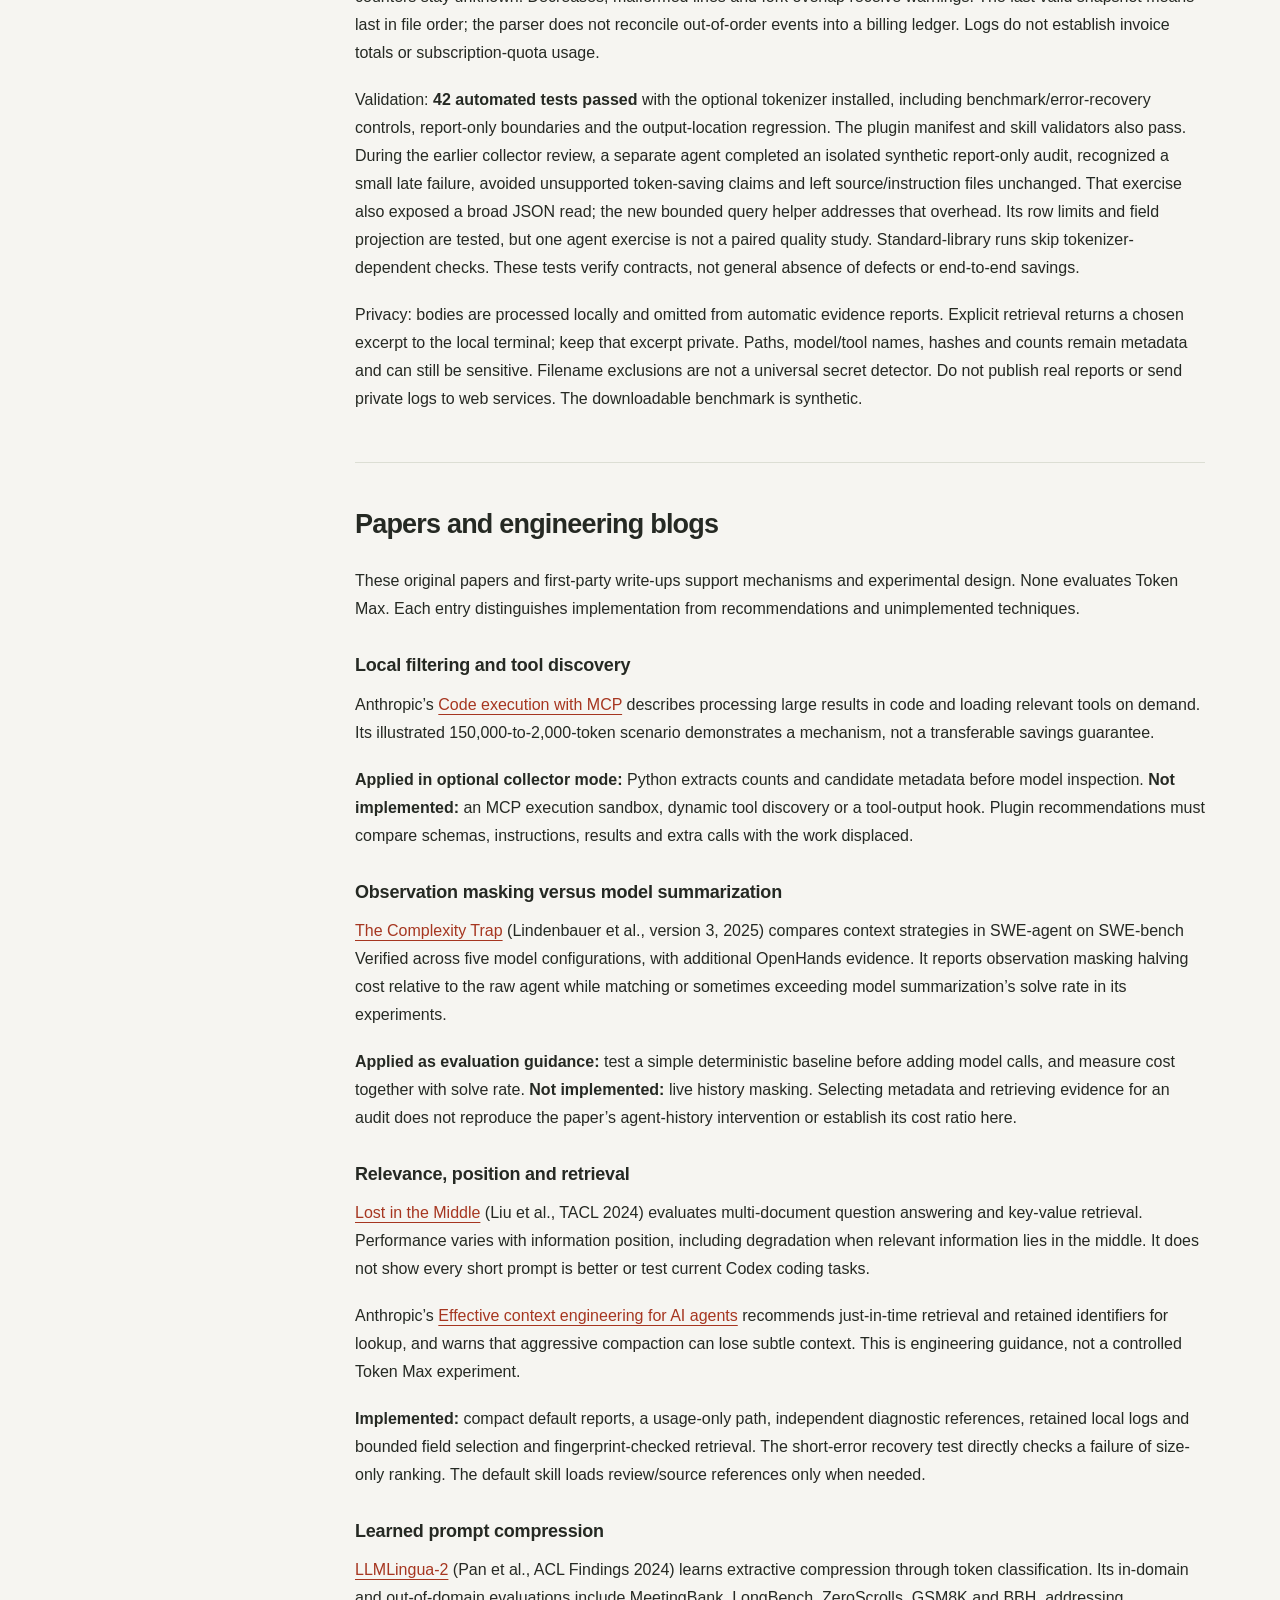
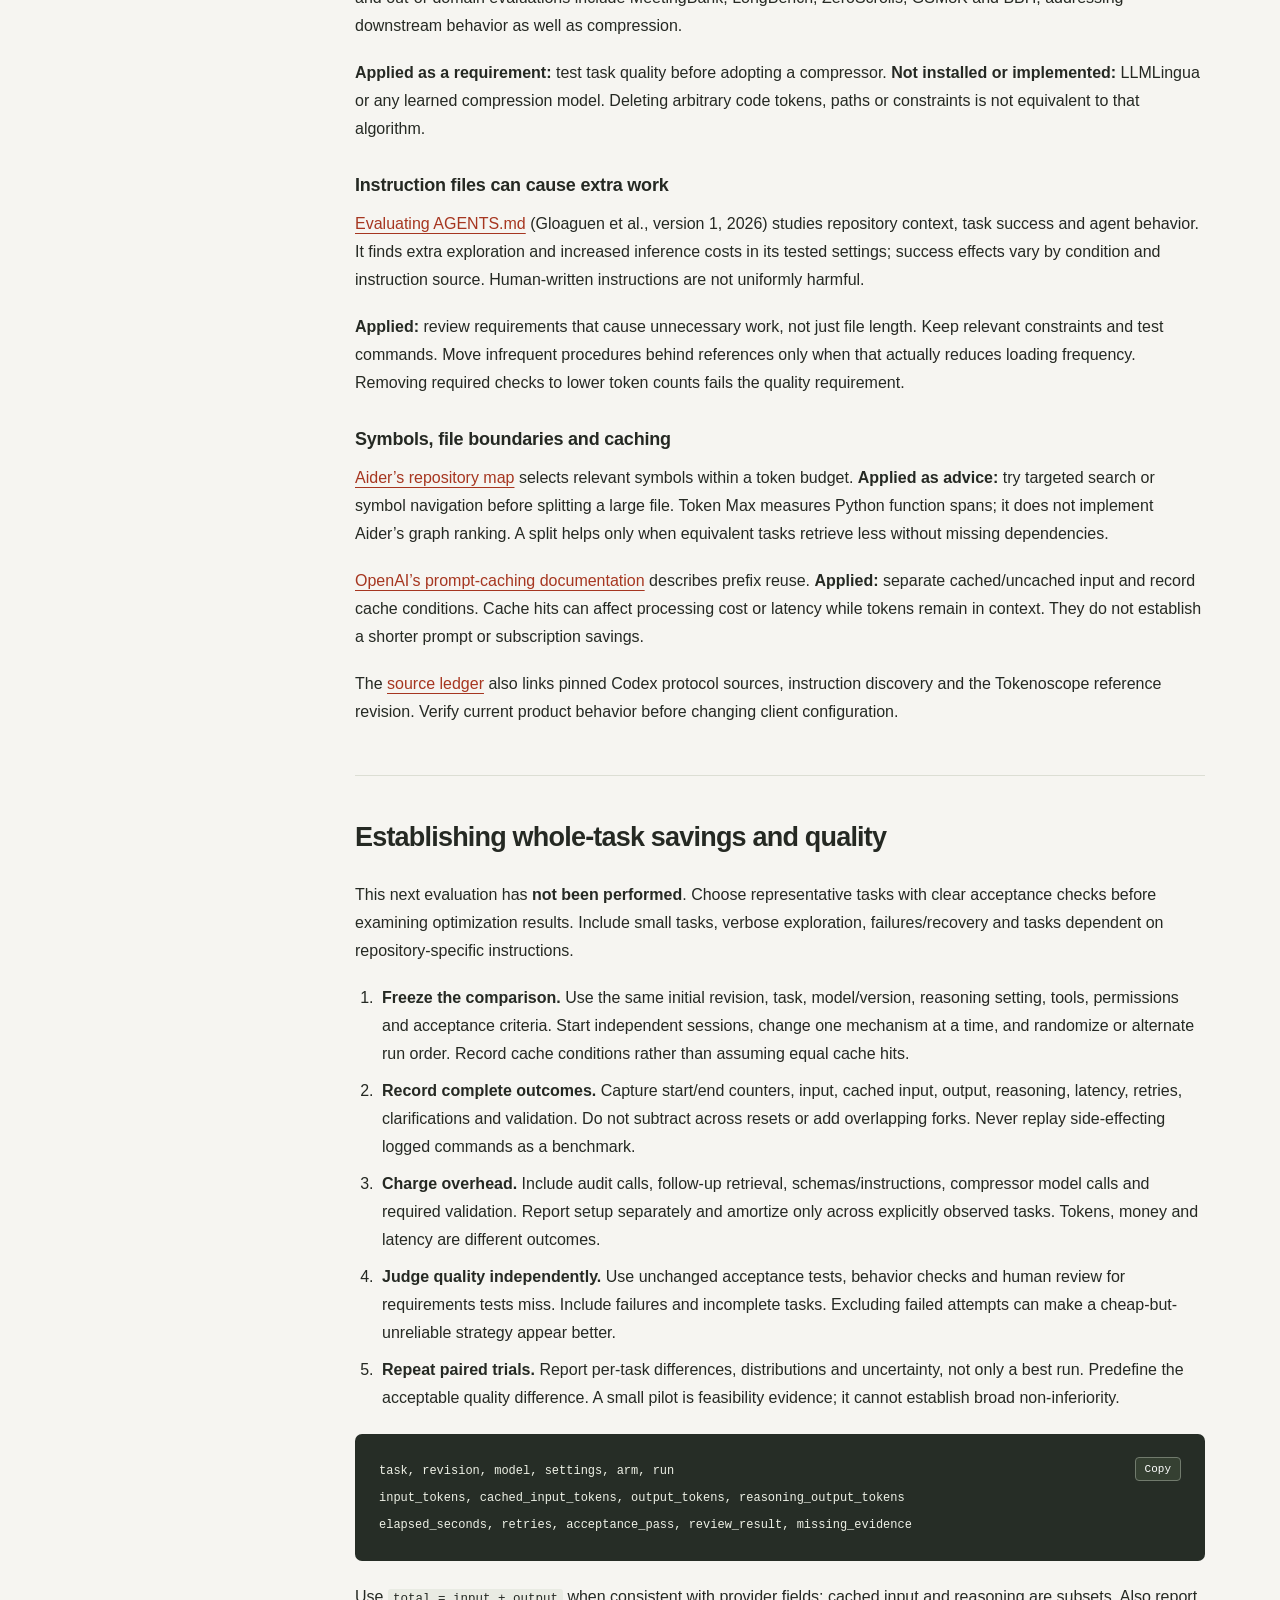
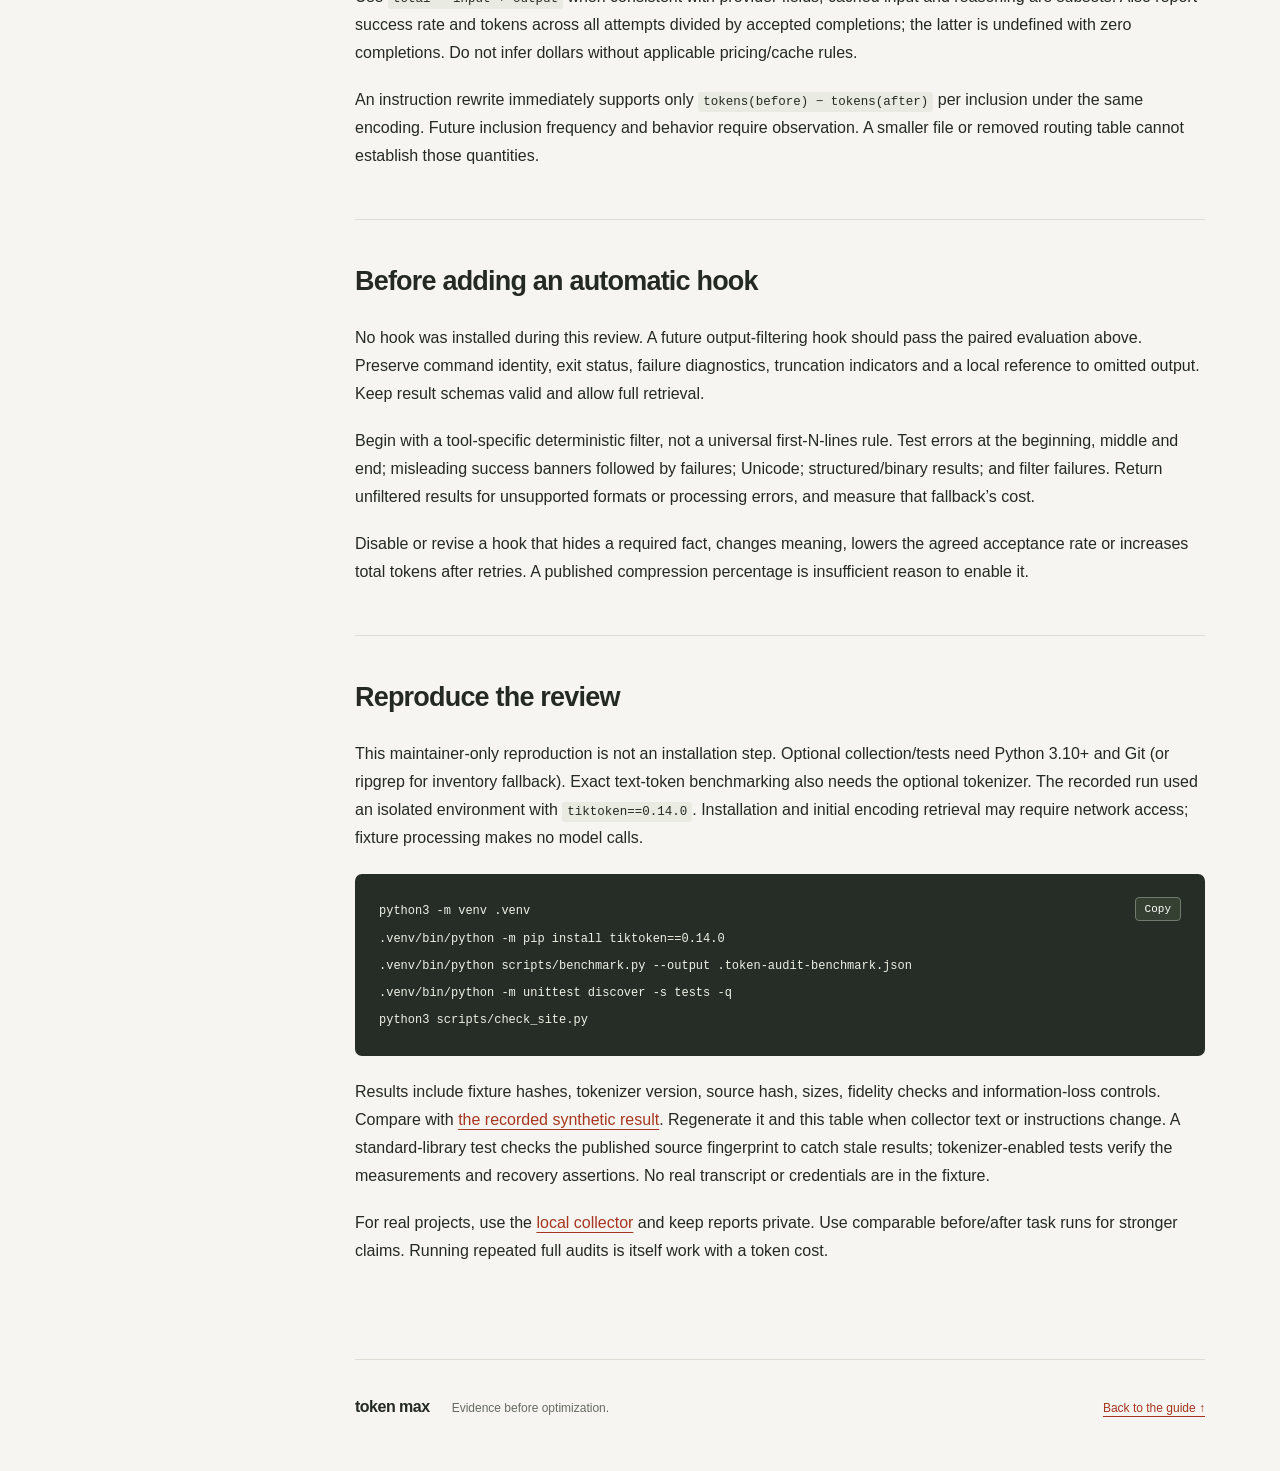
==== commit 544c2a6d: "Add report-only remediation prompts to token audits" ====
--- a/site/review.html
+++ b/site/review.html
@@ -40,8 +40,8 @@
 <div class="table-scroll"><table><thead><tr><th>Fixture</th><th>Raw JSONL</th><th>Previous summary</th><th>Compact summary</th><th>Compact + query + error retrieval results</th><th>Usage-only CLI result</th></tr></thead><tbody><tr><td>tiny</td><td>262</td><td>627</td><td>206</td><td>406</td><td>77</td></tr><tr><td>verbose</td><td>18,253</td><td>629</td><td>208</td><td>408</td><td>77</td></tr><tr><td>repeated</td><td>29,557</td><td>799</td><td>264</td><td>464</td><td>77</td></tr><tr><td>crowded</td><td>19,621</td><td>816</td><td>267</td><td>467</td><td>77</td></tr></tbody></table></div>
 <p><strong>Units: text tokens.</strong> Tiny has one routine output line; verbose has 2,000 lines; repeated has eight identical 400-line outputs; crowded has twenty 100-line outputs. Every fixture also has one short critical error, duplicate usage snapshots and a two-file project. These intentionally repetitive inputs are controlled examples, not a representative production sample.</p>
 <p>The compact summaries are about 67% smaller than their previous summaries on the same fixtures. The tiny summary now fits below the raw log's text size, while adding the error-retrieval result makes it larger again. A simpler usage-only response costs 77 text tokens here and skips project scanning/report writes. A bare projection of just the known counters is 40 tokens but excludes provenance and warnings, so it answers an even narrower question.</p>
-<div class="table-scroll"><table><thead><tr><th>Fixture</th><th>Skill + collector guide + summary</th><th>Skill + all references + summary</th></tr></thead><tbody><tr><td>tiny</td><td>1,253</td><td>4,062</td></tr><tr><td>verbose</td><td>1,255</td><td>4,064</td></tr><tr><td>repeated</td><td>1,311</td><td>4,120</td></tr><tr><td>crowded</td><td>1,314</td><td>4,123</td></tr></tbody></table></div>
-<p>Loading the skill still outweighs a tiny raw log. The optional collector columns include its internal guide; the all-references column also includes the rubric and source ledger. The default native review does not load them all. Composite columns tokenize concatenated text; reference loading is conditional. Bodies omitted from the summary are not magically free: retrieving them requires more context and a tool round trip.</p>
+<div class="table-scroll"><table><thead><tr><th>Fixture</th><th>Skill + collector guide + summary</th><th>Skill + all references + summary</th></tr></thead><tbody><tr><td>tiny</td><td>1,449</td><td>4,258</td></tr><tr><td>verbose</td><td>1,451</td><td>4,260</td></tr><tr><td>repeated</td><td>1,507</td><td>4,316</td></tr><tr><td>crowded</td><td>1,510</td><td>4,319</td></tr></tbody></table></div>
+<p>Loading the skill still outweighs a tiny raw log. Version 0.4.0 adds fix-prompt guidance, increasing the measured skill-inclusive columns by 196 text tokens versus 0.3.0. Generated fix prompts are additional model output and are not measured in these columns; no net savings are claimed for that feature. The optional collector columns include its internal guide; the all-references column also includes the rubric and source ledger. The default native review does not load them all. Composite columns tokenize concatenated text; reference loading is conditional. Bodies omitted from the summary are not magically free: retrieving them requires more context and a tool round trip.</p>
 <p>The query-and-retrieval column includes the bounded diagnostic selector output, returned excerpt and metadata. It excludes command arguments, tool schemas and model reasoning. No column includes message framing, history replay, follow-up exploration, retries or validation. Raw-log size excludes original project source, while summaries include some project metadata. These are reading-strategy comparisons, not lossless compression or proof of whole-task savings. Source and fixture hashes identify the measured inputs. The current result can be reproduced from this checkout. The prior result is a preserved measurement artifact; its older source snapshot is not bundled here.</p>
 </section>
 
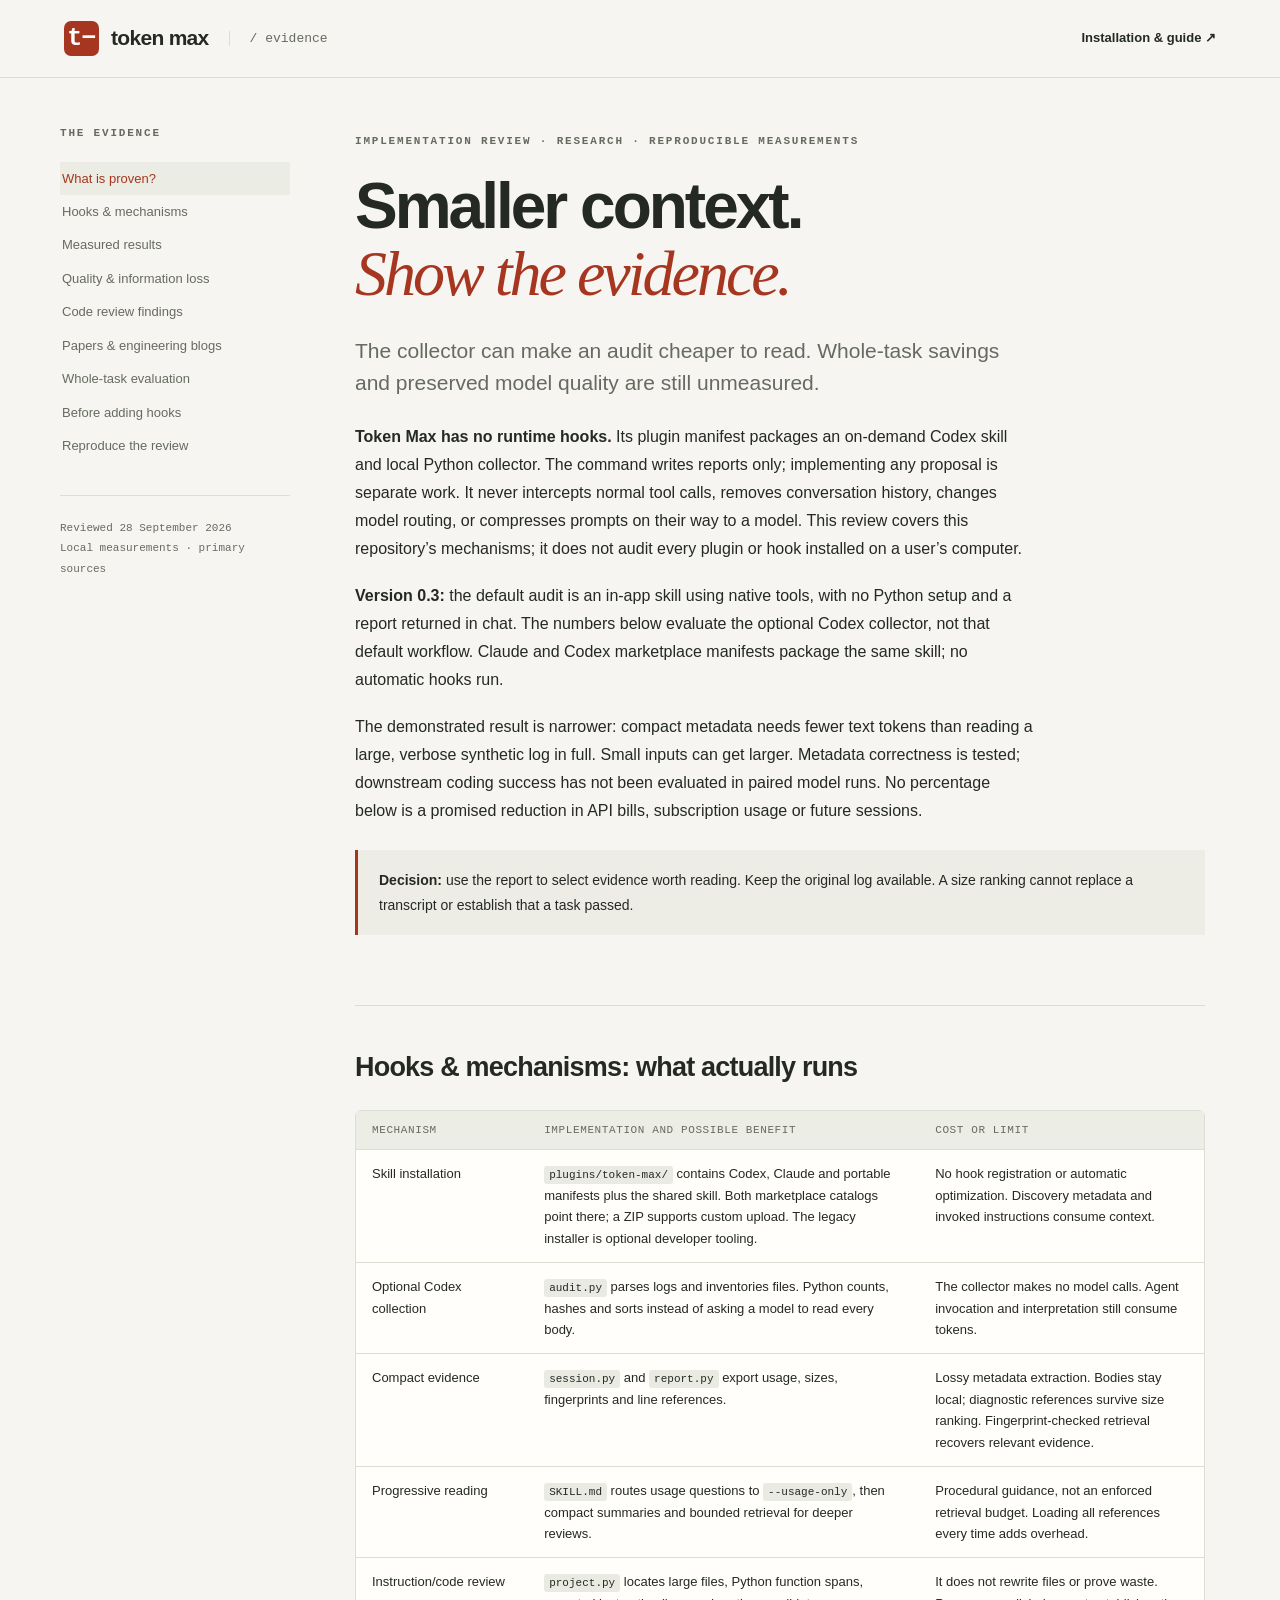
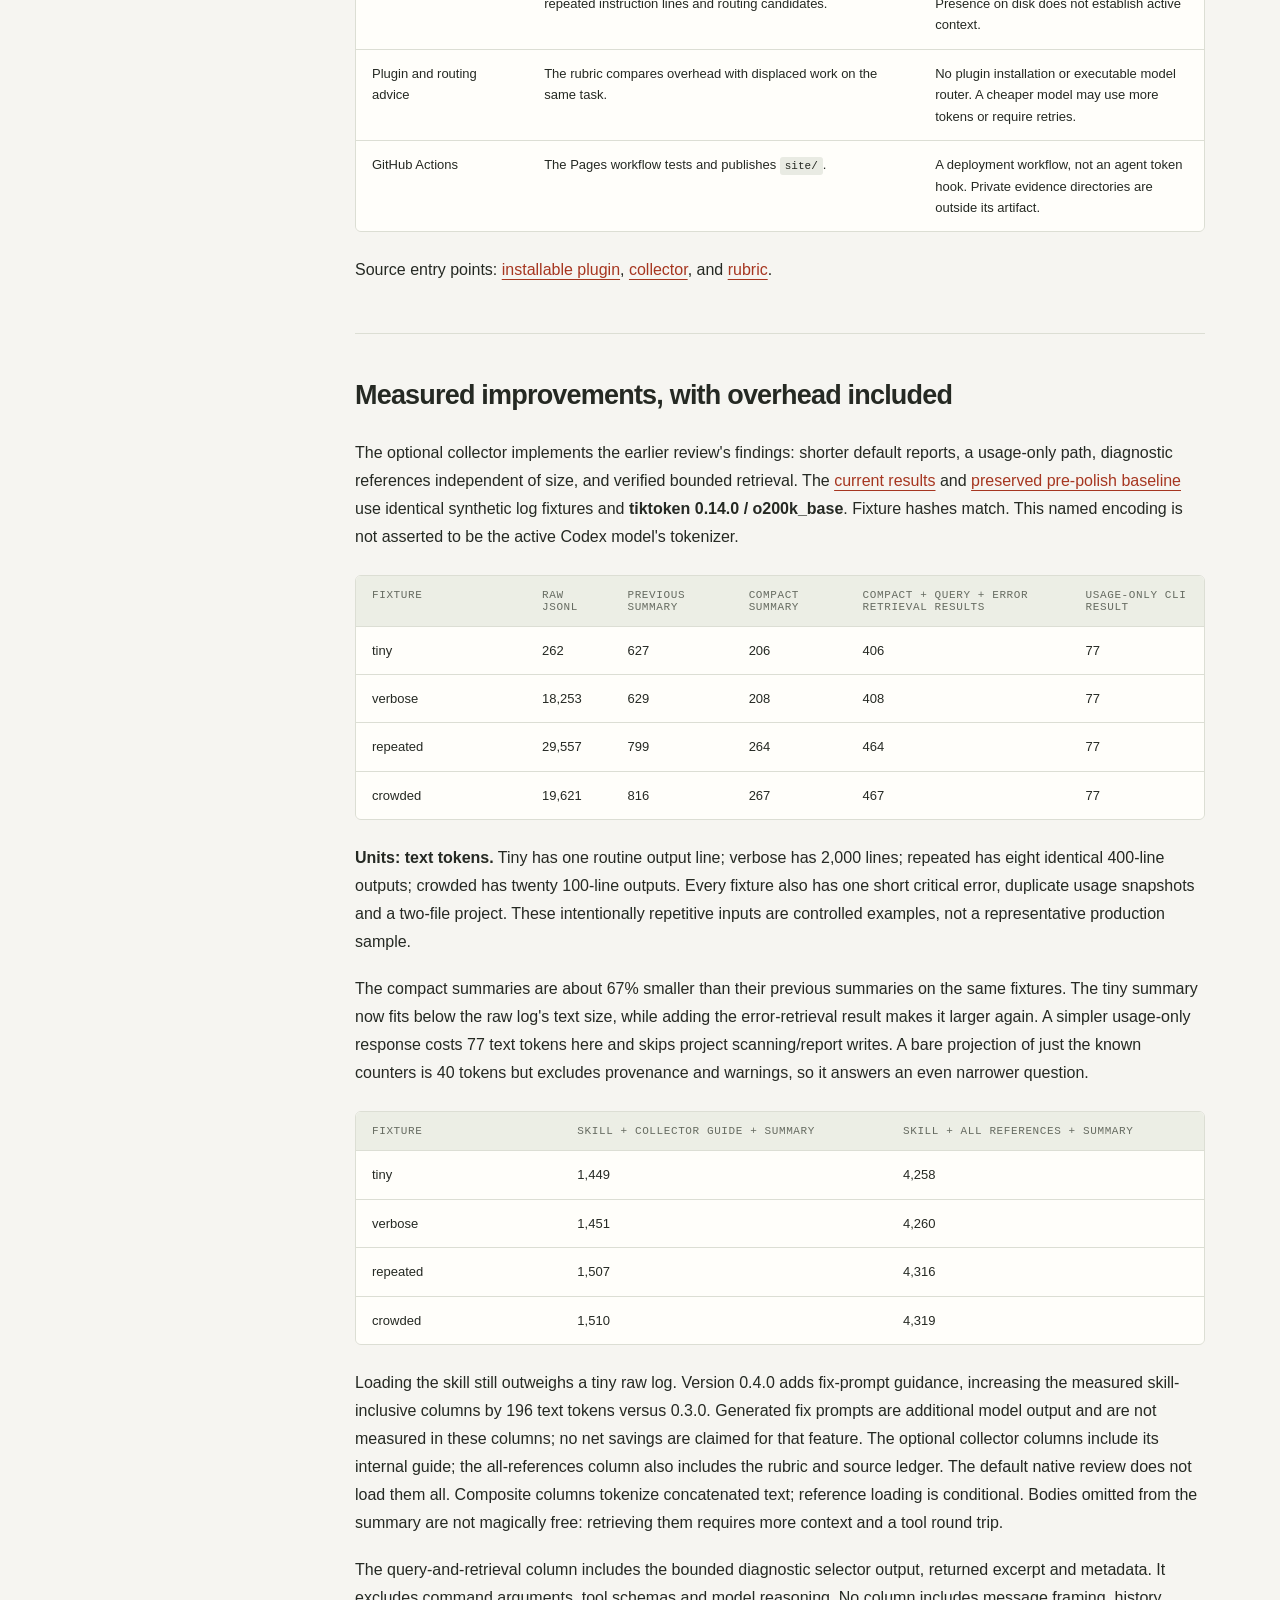
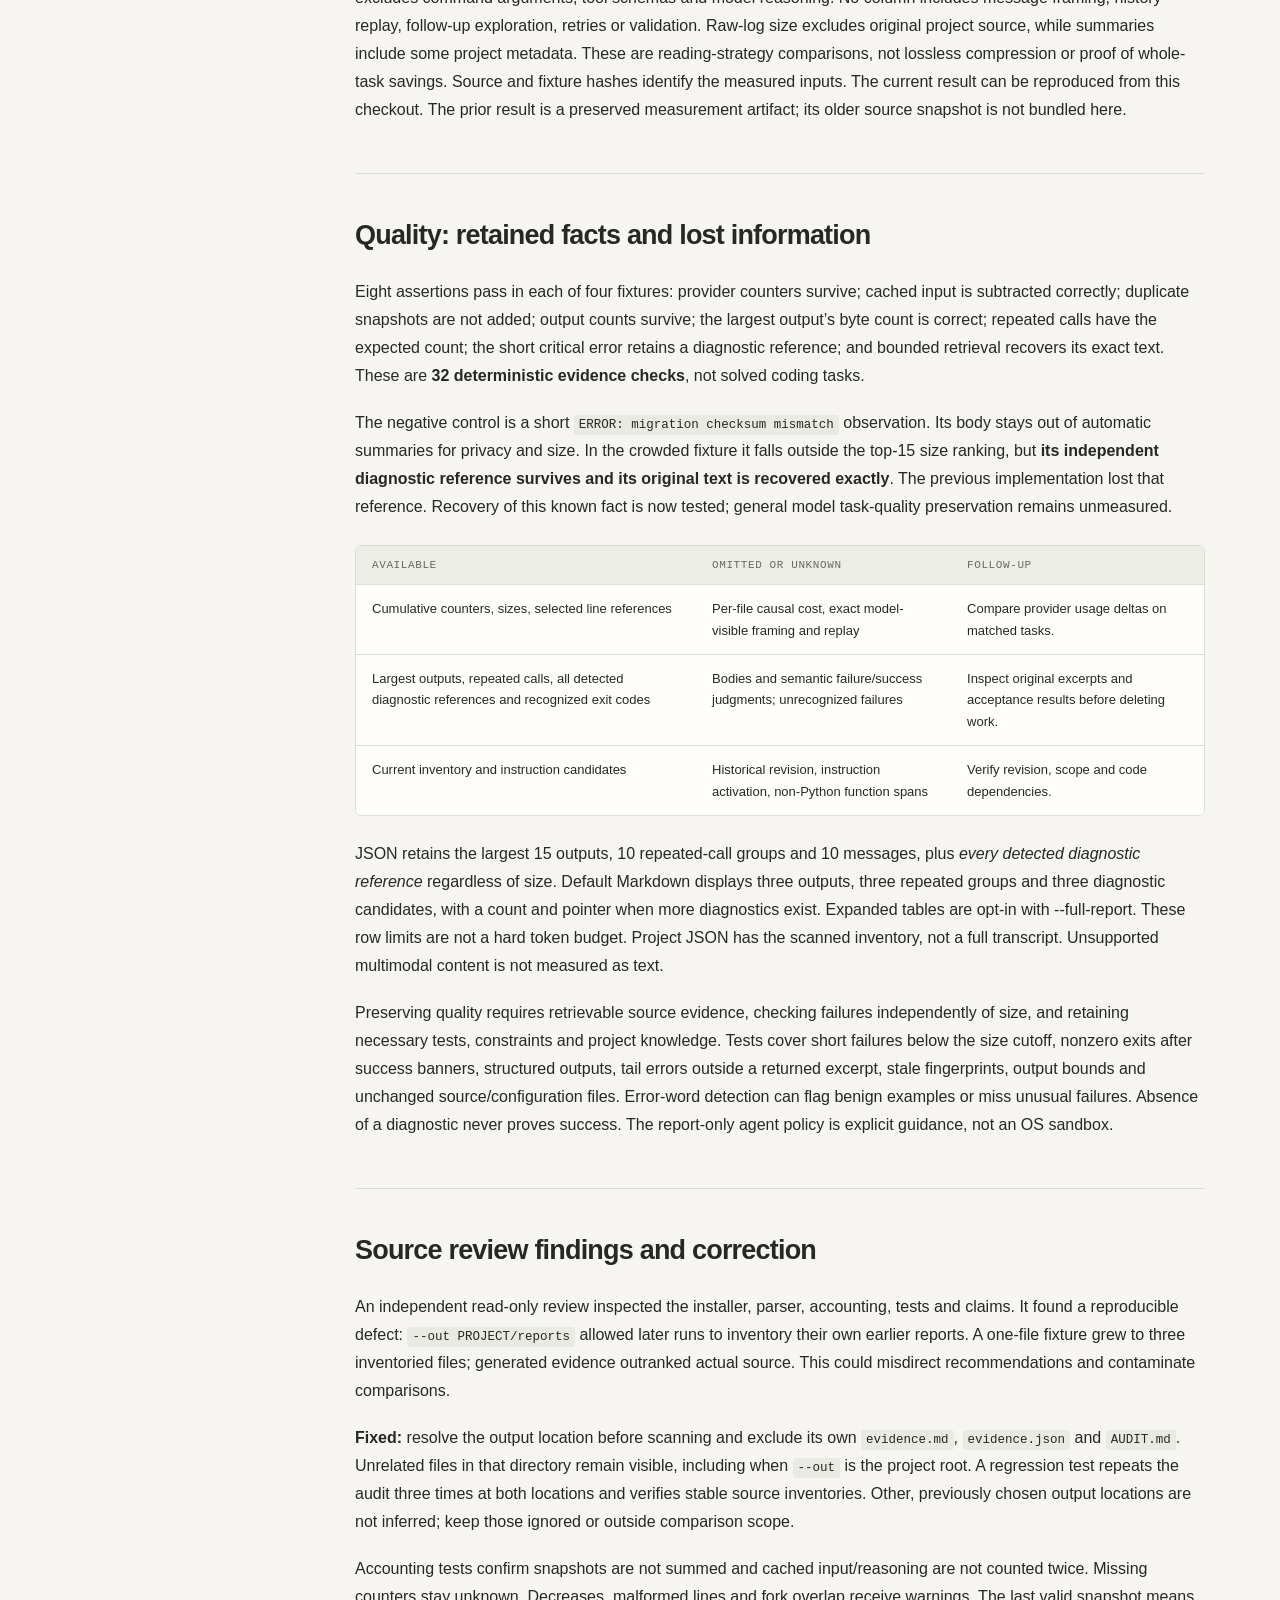
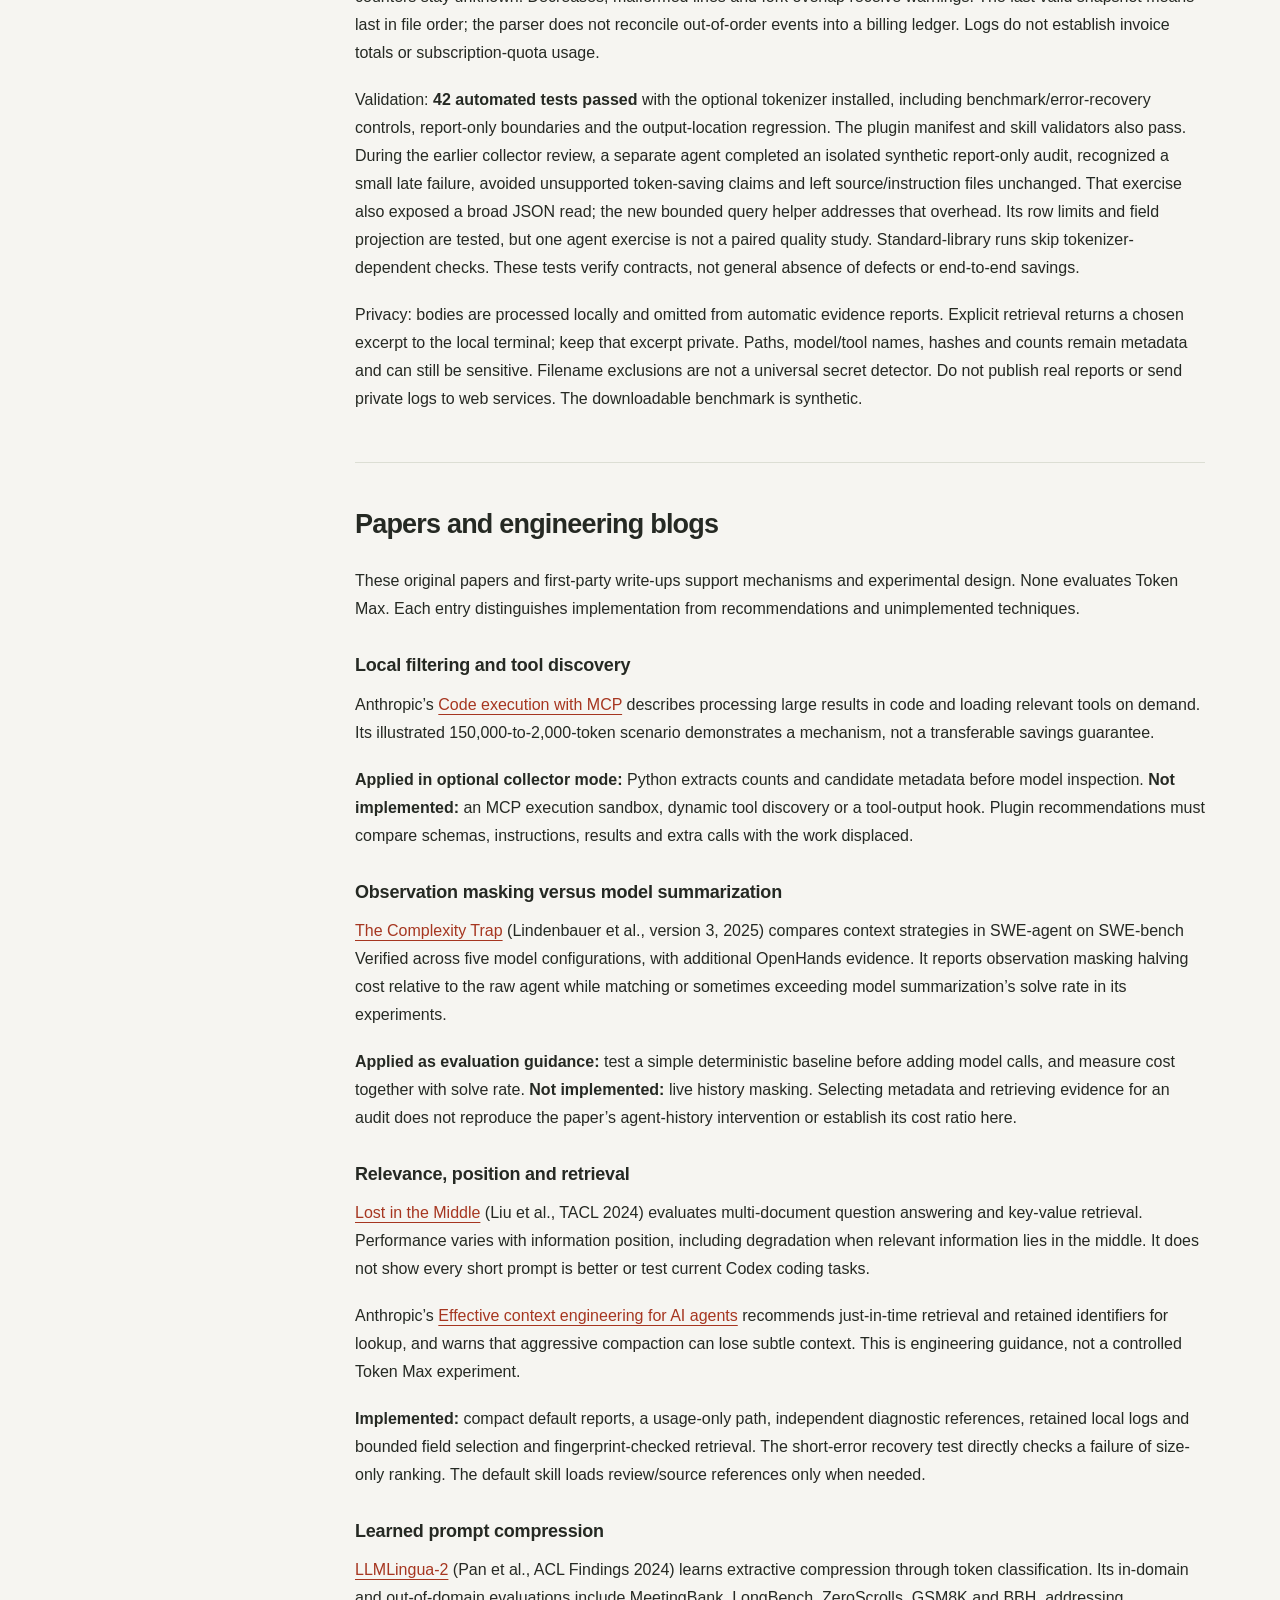
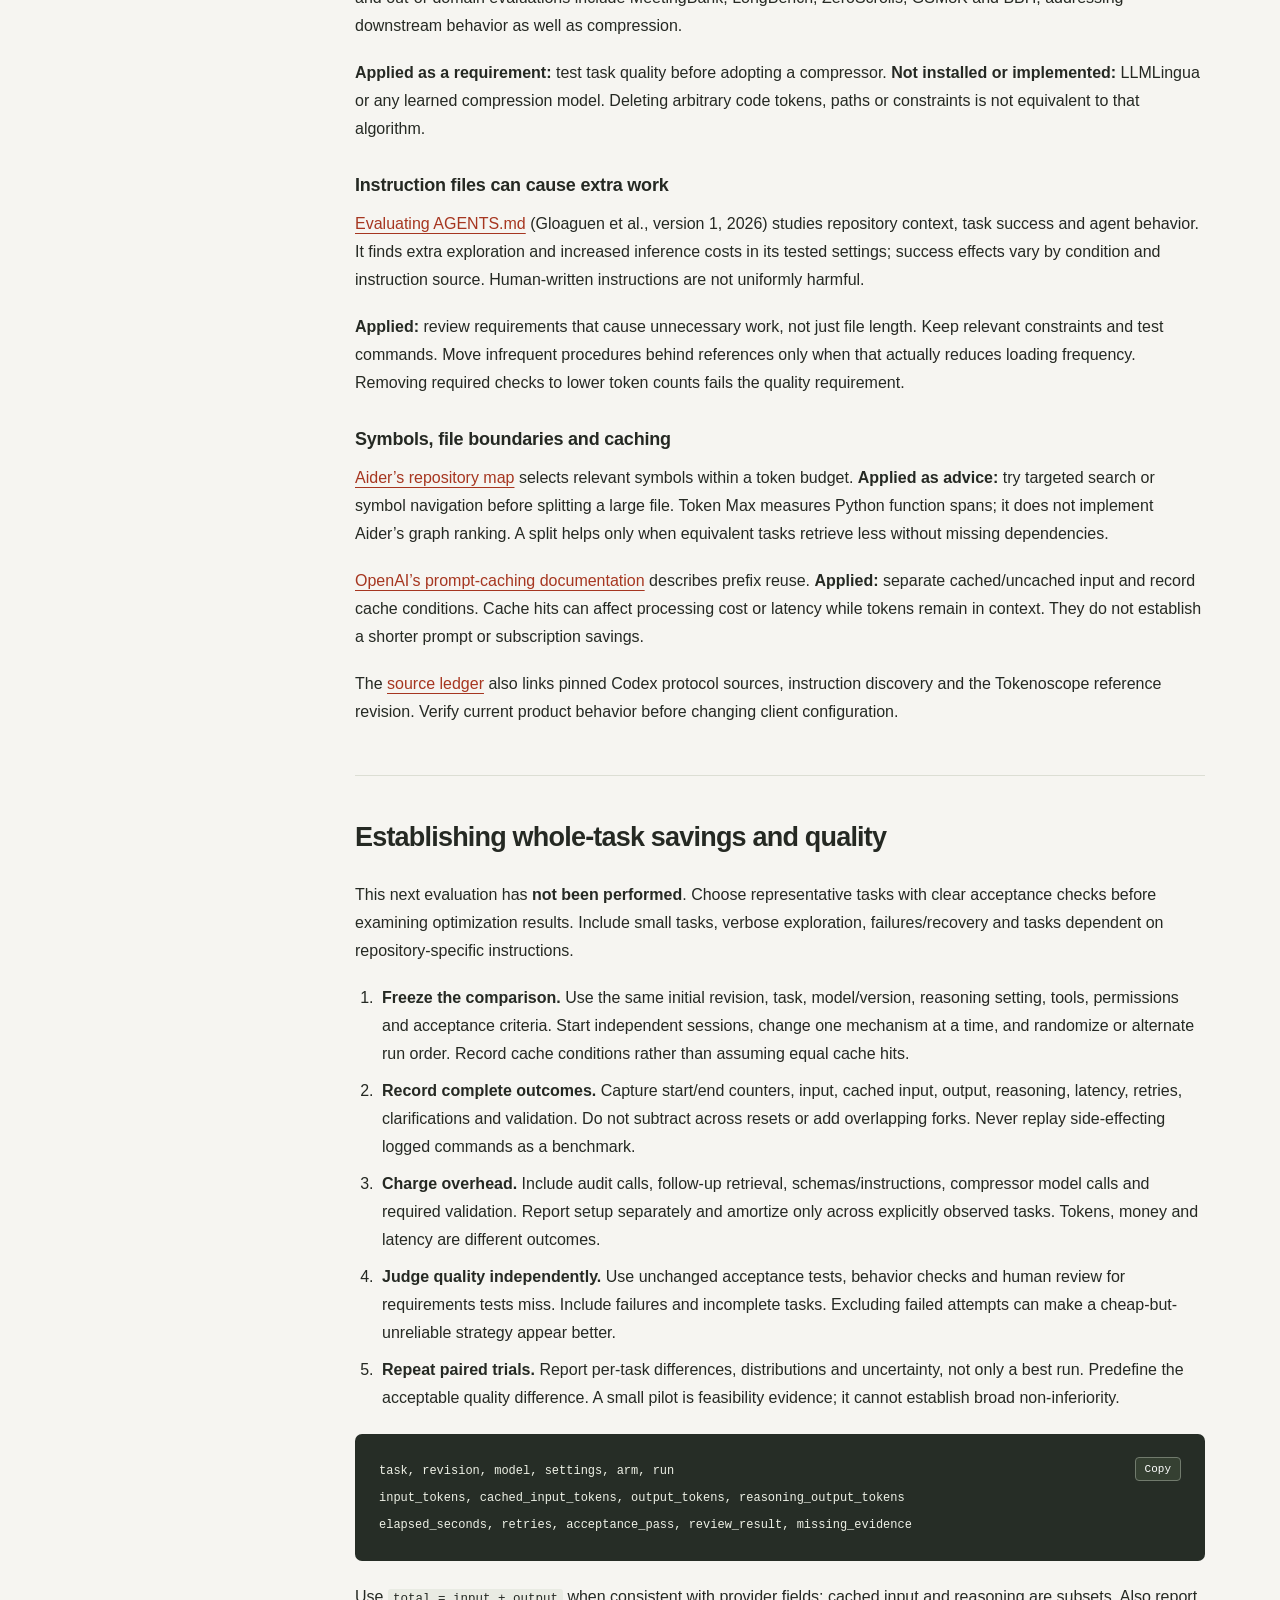
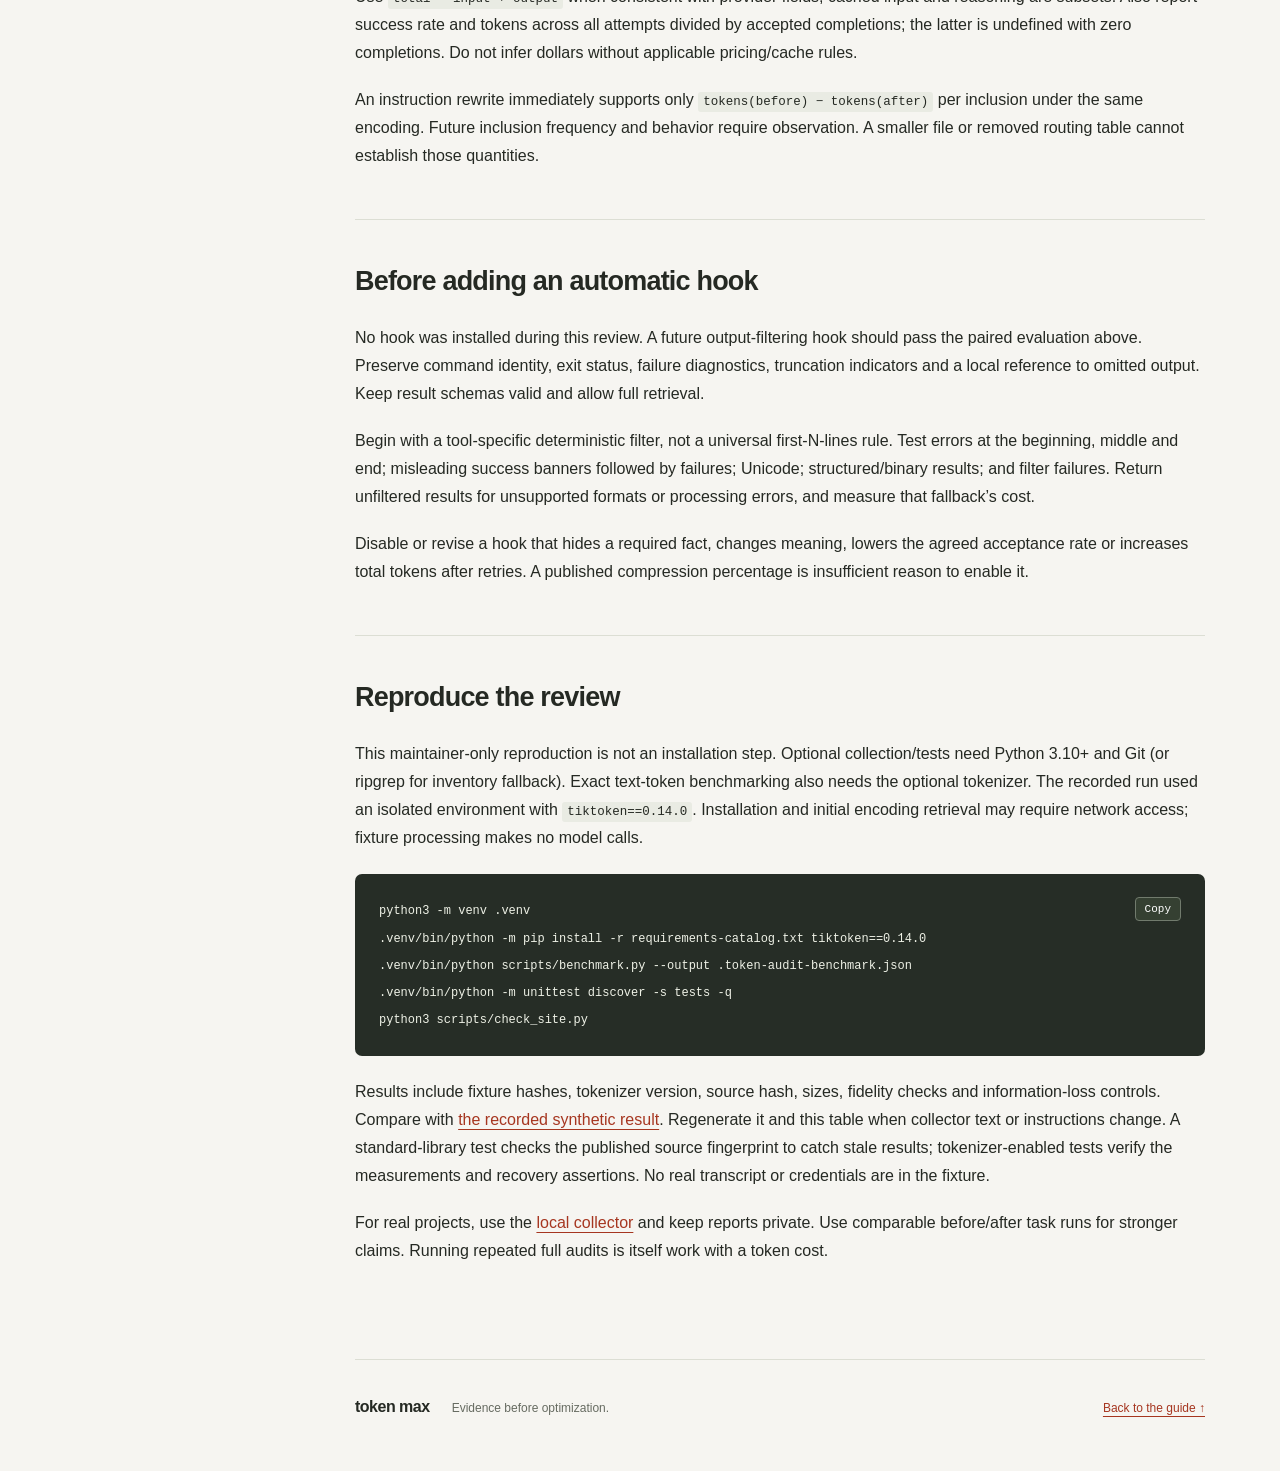
==== commit d5039f1c: "fix: tighten catalog evidence checks" ====
--- a/site/review.html
+++ b/site/review.html
@@ -114,7 +114,7 @@
 <section id="reproduce"><h2>Reproduce the review</h2>
 <p>This maintainer-only reproduction is not an installation step. Optional collection/tests need Python 3.10+ and Git (or ripgrep for inventory fallback). Exact text-token benchmarking also needs the optional tokenizer. The recorded run used an isolated environment with <code>tiktoken==0.14.0</code>. Installation and initial encoding retrieval may require network access; fixture processing makes no model calls.</p>
 <pre><code>python3 -m venv .venv
-.venv/bin/python -m pip install tiktoken==0.14.0
+.venv/bin/python -m pip install -r requirements-catalog.txt tiktoken==0.14.0
 .venv/bin/python scripts/benchmark.py --output .token-audit-benchmark.json
 .venv/bin/python -m unittest discover -s tests -q
 python3 scripts/check_site.py</code></pre>
